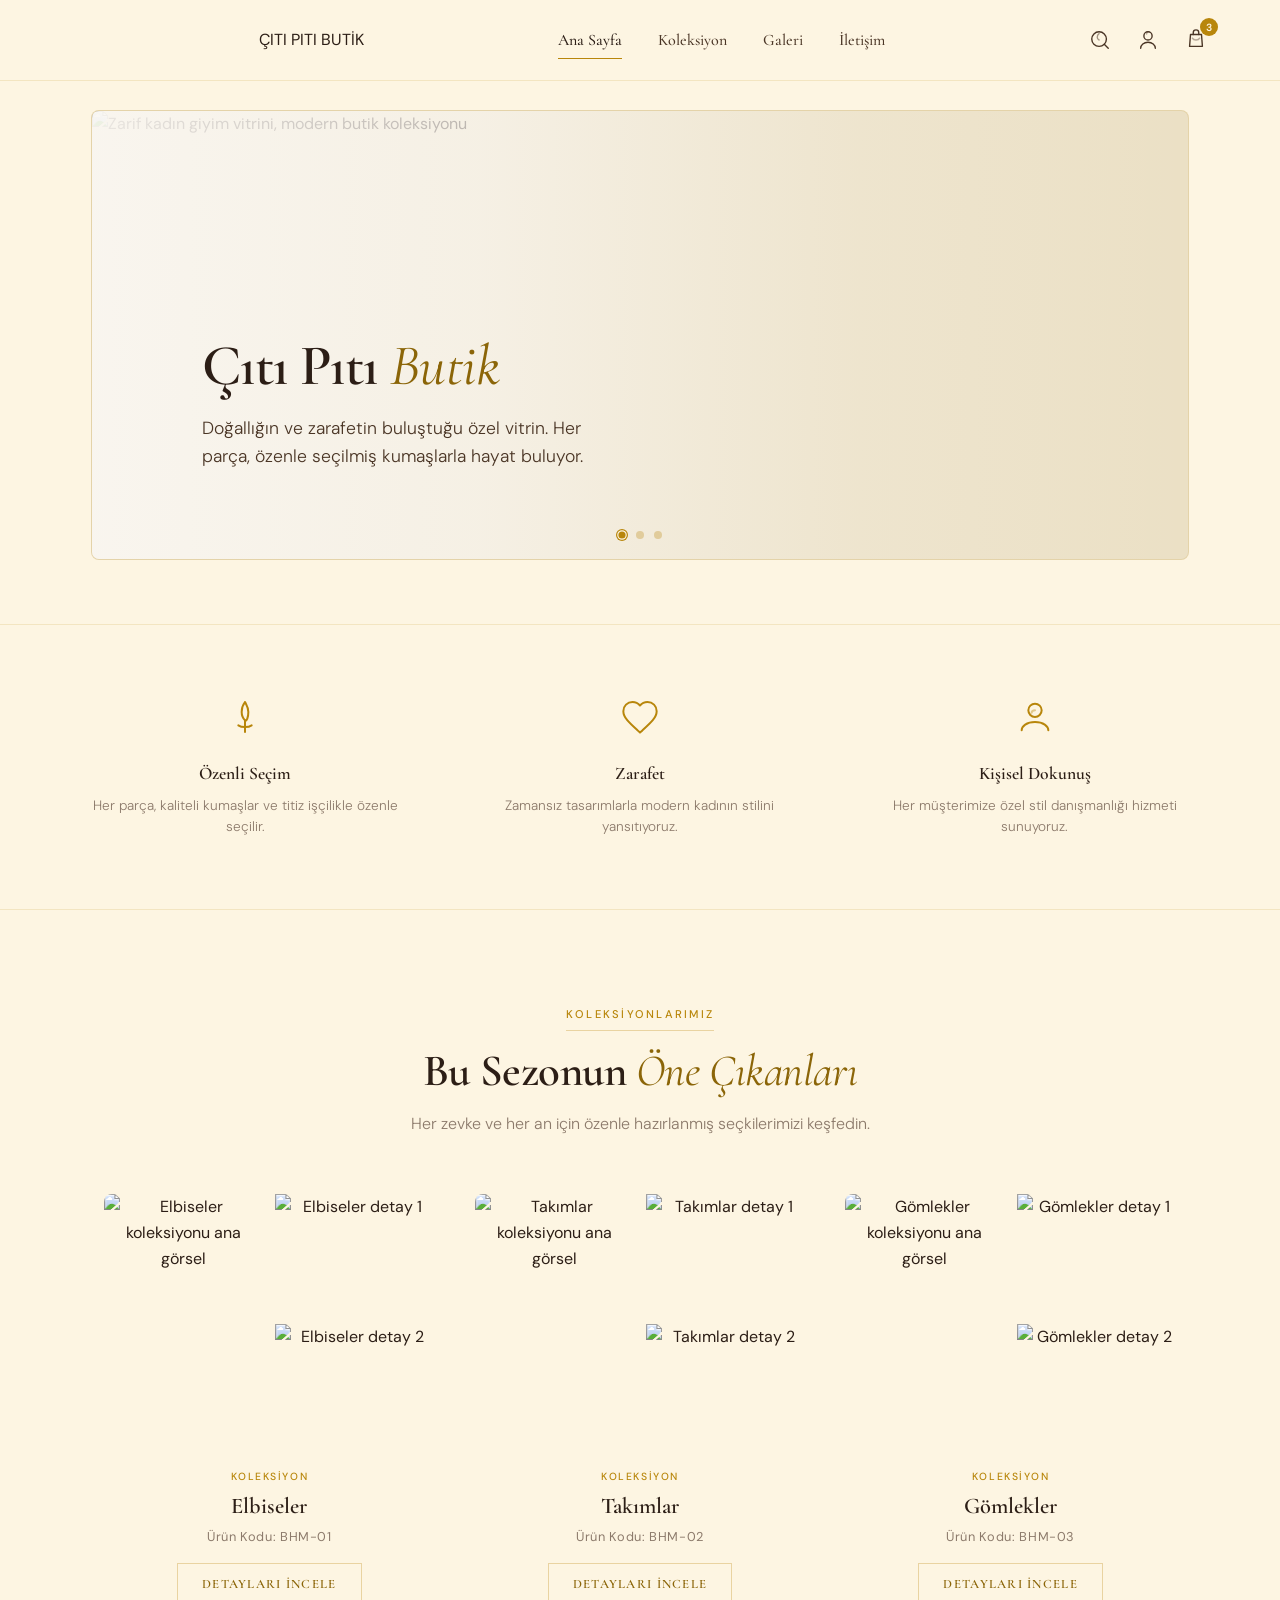
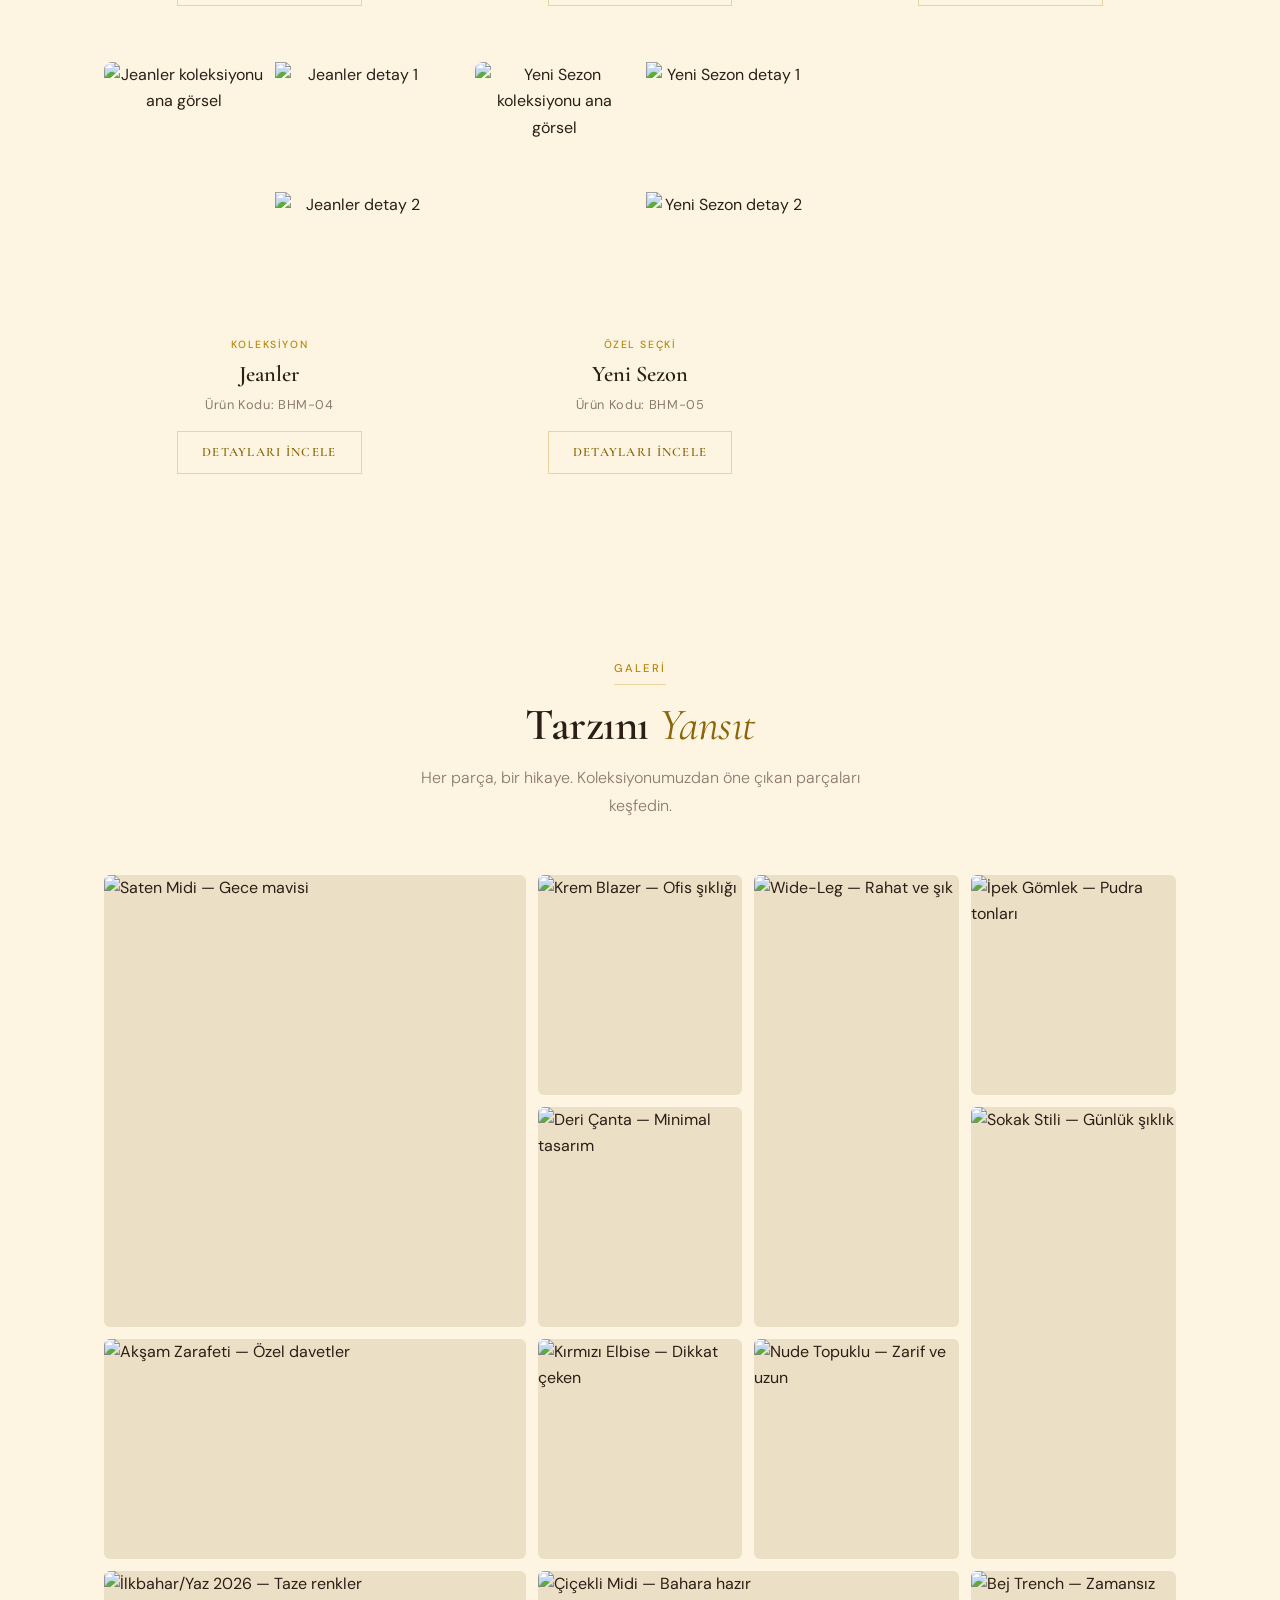
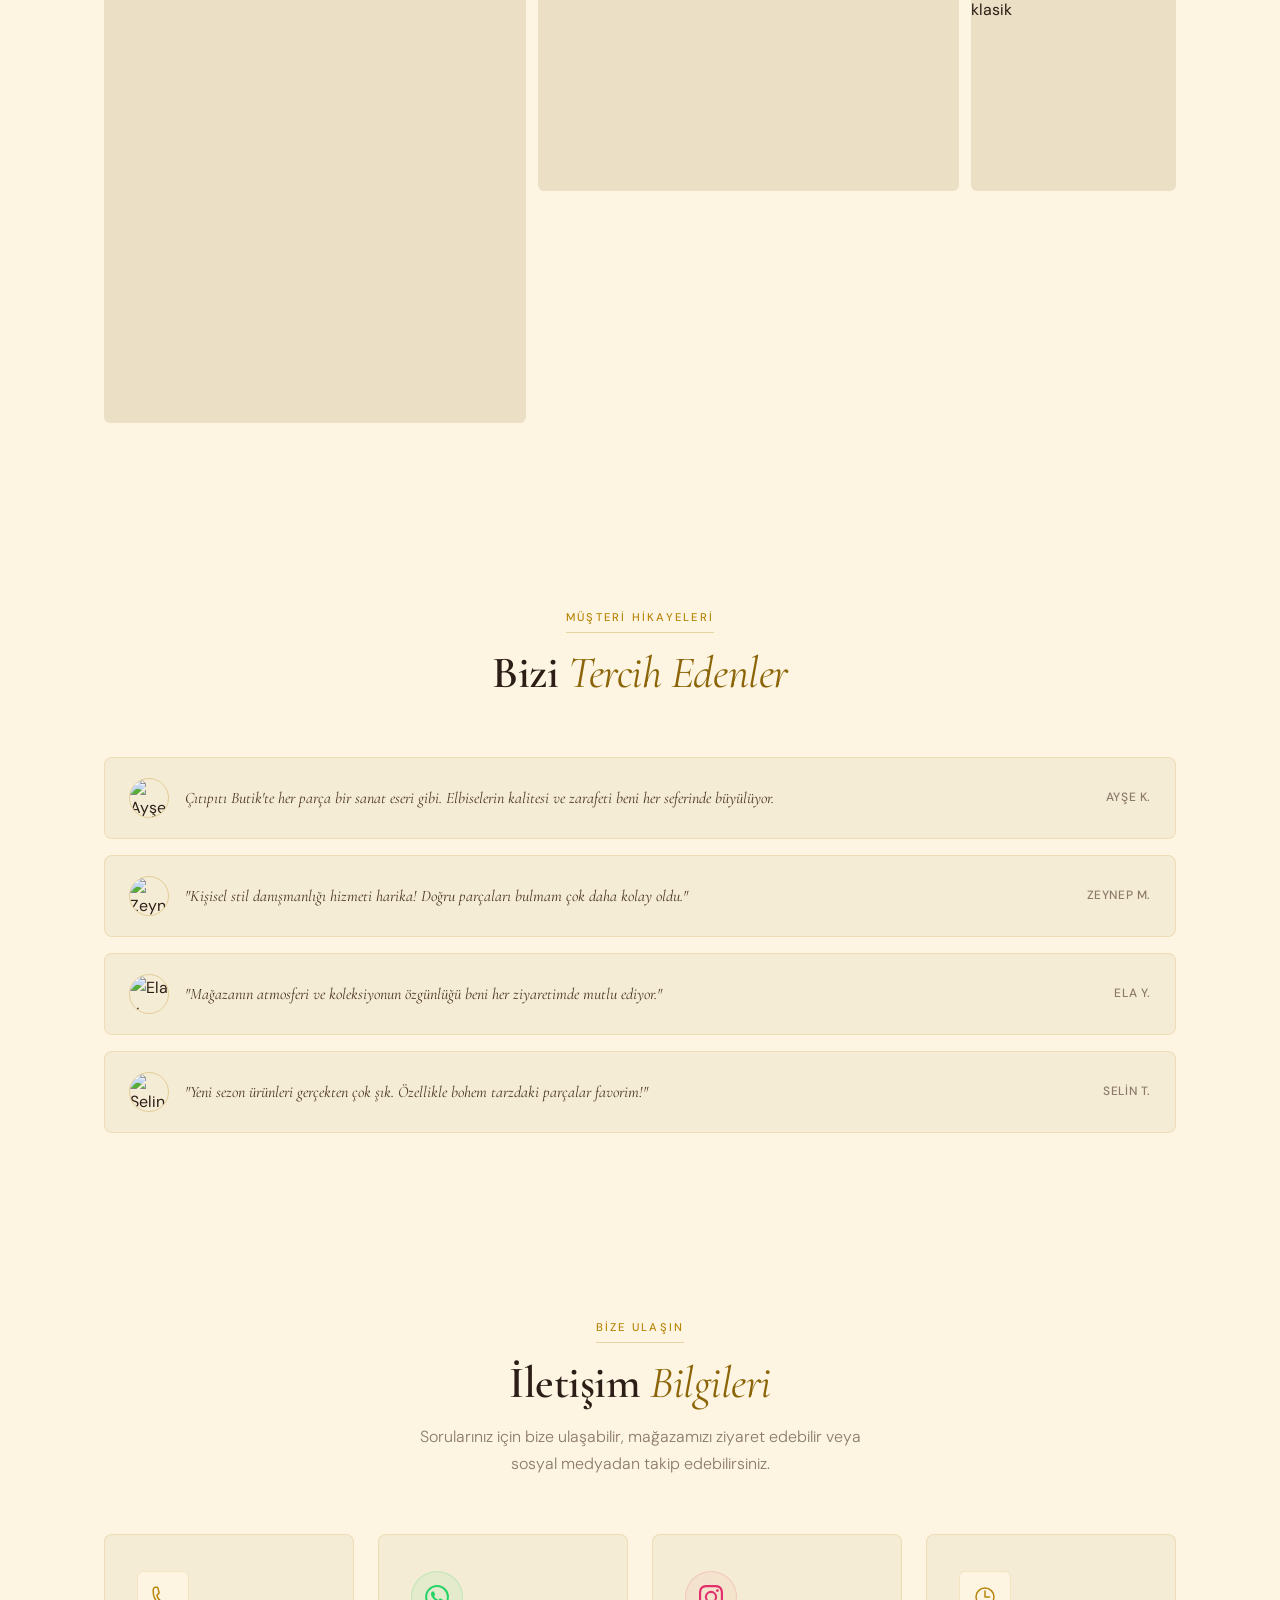
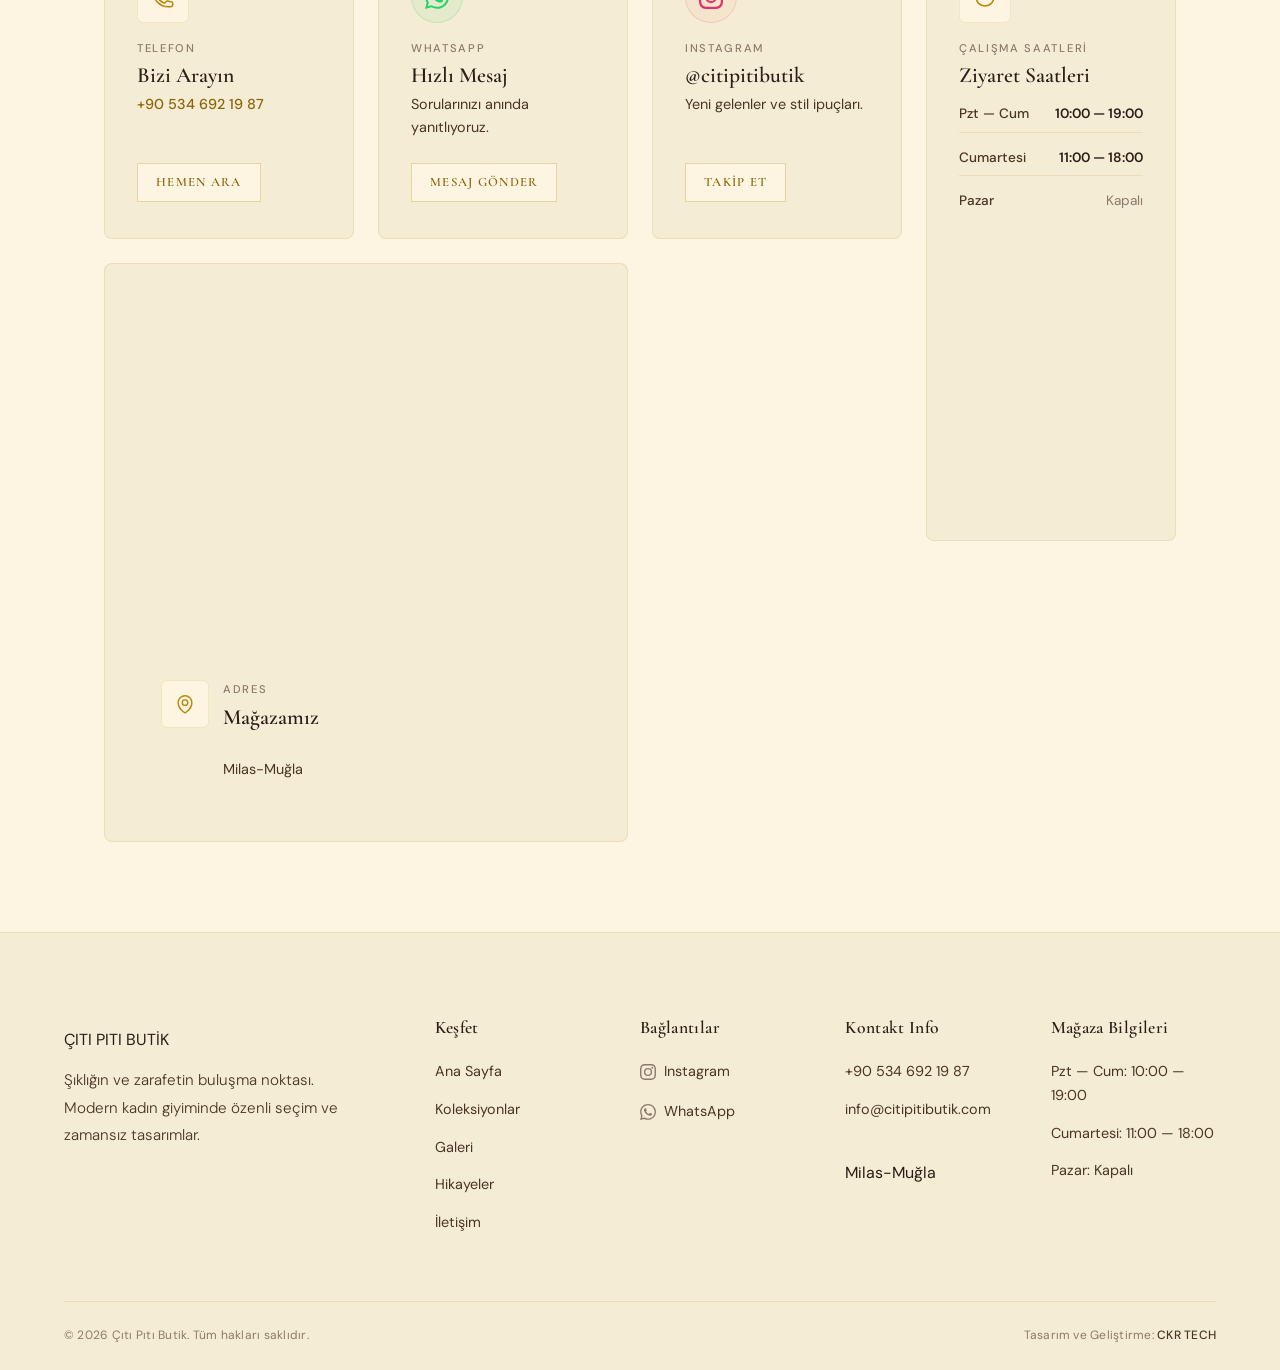
==== index.html @ 2aedf84c "Add files via upload" ====
<!DOCTYPE html>
<html lang="tr">
<head>
  <meta charset="UTF-8">
  <meta name="viewport" content="width=device-width, initial-scale=1.0, maximum-scale=5.0">
  <meta name="description" content="Çıtıpıtı Butik — Şıklığın ve zarafetin buluşma noktası. Modern kadın giyim vitrini. İstanbul, Şişli.">
  <meta name="theme-color" content="#FAF7F2">

  <meta property="og:title" content="Çıtıpıtı Butik | Şıklığın ve Zarafetin Buluşma Noktası">
  <meta property="og:description" content="Modern kadın giyim vitrini — Özel koleksiyonlar ve seçkin tasarımlar. İstanbul, Şişli.">
  <meta property="og:type" content="website">
  <meta property="og:url" content="https://citipitibutik.com">
  <meta property="og:image" content="https://citipitibutik.com/assets/og-image.jpg">
  <meta property="og:image:width" content="1200">
  <meta property="og:image:height" content="630">
  <meta property="og:locale" content="tr_TR">
  <meta property="og:site_name" content="Çıtıpıtı Butik">

  <meta name="twitter:card" content="summary_large_image">
  <meta name="twitter:site" content="@citipitibutik">
  <meta name="twitter:title" content="Çıtıpıtı Butik | Şıklığın ve Zarafetin Buluşma Noktası">
  <meta name="twitter:description" content="Modern kadın giyim vitrini — Özel koleksiyonlar ve seçkin tasarımlar.">
  <meta name="twitter:image" content="https://citipitibutik.com/assets/og-image.jpg">

  <link rel="canonical" href="https://citipitibutik.com">
  <title>Çıtıpıtı Butik | Şıklığın ve Zarafetin Buluşma Noktası</title>

  <link rel="preconnect" href="https://fonts.googleapis.com">
  <link rel="preconnect" href="https://fonts.gstatic.com" crossorigin>
  <link href="https://fonts.googleapis.com/css2?family=Cormorant+Garamond:ital,wght@0,400;0,500;0,600;0,700;1,400;1,500&family=DM+Sans:wght@300;400;500&display=swap" rel="stylesheet">

  <link rel="icon" href="data:image/svg+xml,%3Csvg xmlns='http://www.w3.org/2000/svg' viewBox='0 0 100 100'%3E%3Ctext y='.9em' font-size='90'%3E👗%3C/text%3E%3C/svg%3E">
  <link rel="stylesheet" href="style.css">

  <script type="application/ld+json">
  {
    "@context": "https://schema.org",
    "@type": "ClothingStore",
    "name": "Çıtıpıtı Butik",
    "description": "Şıklığın ve zarafetin buluşma noktası. Modern kadın giyim vitrini.",
    "url": "https://citipitibutik.com",
    "telephone": "+90-534-692-1987",
    "email": "info@citipitibutik.com",
    "address": {
      "@type": "PostalAddress",
      "streetAddress": "Milas-Muğla",
      "addressLocality": "Şişli",
      "addressRegion": "İstanbul",
      "postalCode": "34381",
      "addressCountry": "TR"
    },
    "geo": {
      "@type": "GeoCoordinates",
      "latitude": "41.0489",
      "longitude": "28.9876"
    },
    "openingHoursSpecification": [
      {
        "@type": "OpeningHoursSpecification",
        "dayOfWeek": ["Monday", "Tuesday", "Wednesday", "Thursday", "Friday"],
        "opens": "10:00",
        "closes": "19:00"
      },
      {
        "@type": "OpeningHoursSpecification",
        "dayOfWeek": "Saturday",
        "opens": "11:00",
        "closes": "18:00"
      }
    ],
    "sameAs": ["https://instagram.com/citipitibutik"],
    "priceRange": "$$",
    "image": "https://citipitibutik.com/assets/og-image.jpg",
    "currenciesAccepted": "TRY",
    "paymentAccepted": "Cash, Credit Card",
    "founder": { "@type": "Person", "name": "Çıtıpıtı Butik" }
  }
  </script>
<base target="_blank">
</head>
<body>

  <!-- HEADER -->
  <header class="header" id="header">
    <div class="header-inner">
      <a href="/" class="logo" aria-label="Çıtıpıtı Butik Ana Sayfaya Dön">
        <a href="/" class="logo">ÇITI PITI BUTİK</a>
      </a>
      <nav class="nav-desktop" aria-label="Ana navigasyon">
        <a href="#hero">Ana Sayfa</a>
        <a href="#collections">Koleksiyon</a>
        <a href="#gallery">Galeri</a>
        <a href="#contact">İletişim</a>
      </nav>
      <div class="header-icons">
        <button class="icon-btn" aria-label="Ara" type="button">
          <svg class="icon-organic" viewBox="0 0 24 24" fill="none" stroke="currentColor" stroke-width="1.5" aria-hidden="true">
            <path stroke-linecap="round" stroke-linejoin="round" d="M11 19a8 8 0 100-16 8 8 0 000 16z"/>
            <path stroke-linecap="round" stroke-linejoin="round" d="M21 21l-4.35-4.35"/>
            <path stroke-linecap="round" stroke-linejoin="round" d="M11 5c-1.5 1-2 2.5-2 4s.5 2.5 2 3" opacity="0.5"/>
          </svg>
        </button>
        <button class="icon-btn" aria-label="Hesabım" type="button">
          <svg class="icon-organic" viewBox="0 0 24 24" fill="none" stroke="currentColor" stroke-width="1.5" aria-hidden="true">
            <path stroke-linecap="round" stroke-linejoin="round" d="M12 12c2.5 0 4.5-2 4.5-4.5S14.5 3 12 3 7.5 5 7.5 7.5 9.5 12 12 12z"/>
            <path stroke-linecap="round" stroke-linejoin="round" d="M20 21c0-3.5-3.5-6.5-8-6.5S4 17.5 4 21"/>
            <path stroke-linecap="round" stroke-linejoin="round" d="M12 3c-1 .5-1.5 1.5-1.5 2.5" opacity="0.4"/>
          </svg>
        </button>
        <button class="icon-btn wishlist-btn" aria-label="İstek Listesi" type="button">
          <svg class="icon-organic" viewBox="0 0 24 24" fill="none" stroke="currentColor" stroke-width="1.5" aria-hidden="true">
            <path stroke-linecap="round" stroke-linejoin="round" d="M6 6h12l1 13H5L6 6z"/>
            <path stroke-linecap="round" stroke-linejoin="round" d="M9 6V4a3 3 0 016 0v2"/>
            <path stroke-linecap="round" stroke-linejoin="round" d="M8 10s1 2 4 2 4-2 4-2" opacity="0.4"/>
          </svg>
          <span class="wishlist-badge" aria-hidden="true">3</span>
        </button>
      </div>
      <button class="hamburger" id="hamburger" aria-label="Menüyü aç" aria-expanded="false" aria-controls="mobile-menu" type="button">
        <span aria-hidden="true"></span>
        <span aria-hidden="true"></span>
        <span aria-hidden="true"></span>
      </button>
    </div>
  </header>

  <div class="menu-overlay" id="menu-overlay" aria-hidden="true"></div>
  <nav class="mobile-menu" id="mobile-menu" aria-label="Mobil navigasyon" aria-hidden="true" tabindex="-1">
    <button class="mobile-menu-close" id="mobile-menu-close" aria-label="Menüyü kapat" type="button">
      <svg xmlns="http://www.w3.org/2000/svg" fill="none" viewBox="0 0 24 24" stroke="currentColor" stroke-width="2" width="20" height="20" aria-hidden="true">
        <path stroke-linecap="round" stroke-linejoin="round" d="M6 18L18 6M6 6l12 12" />
      </svg>
    </button>
    <a href="#hero" class="nav-item">Ana Sayfa</a>
    <a href="#collections" class="nav-item">Koleksiyon</a>
    <a href="#gallery" class="nav-item">Galeri</a>
    <a href="#contact" class="nav-item">İletişim</a>
  </nav>

  <!-- HERO — Compact Banner -->
  <section class="hero" id="hero" aria-labelledby="hero-heading">
    <div class="hero-banner" id="hero-banner">
      <div class="hero-slider" id="hero-slider">
        <div class="hero-slide active" data-index="0">
          <img src="https://images.unsplash.com/photo-1490481651871-ab68de25d43d?w=1200&q=80" alt="Zarif kadın giyim vitrini, modern butik koleksiyonu" loading="eager" width="1200" height="450">
        </div>
        <div class="hero-slide" data-index="1">
          <img src="https://images.unsplash.com/photo-1509631179647-0177331693ae?w=1200&q=80" alt="Rustik tarz kadın portre, butik stil" loading="lazy" width="1200" height="450">
        </div>
        <div class="hero-slide" data-index="2">
          <img src="https://images.unsplash.com/photo-1469334031218-e382a71b716b?w=1200&q=80" alt="Bohem stil detay, zarif aksesuar" loading="lazy" width="1200" height="450">
        </div>
      </div>
      <div class="hero-overlay" aria-hidden="true"></div>

      <div class="hero-content">
        
        <h1 id="hero-heading">Çıtı Pıtı <em>Butik</em></h1>
        <p class="hero-subtitle">Doğallığın ve zarafetin buluştuğu özel vitrin. Her parça, özenle seçilmiş kumaşlarla hayat buluyor.</p>
        <div class="hero-buttons">
          
        </div>
      </div>

      <div class="hero-dots" id="hero-dots" aria-label="Slider sayfaları">
        <button class="dot active" data-slide="0" aria-label="1. slayt" type="button"></button>
        <button class="dot" data-slide="1" aria-label="2. slayt" type="button"></button>
        <button class="dot" data-slide="2" aria-label="3. slayt" type="button"></button>
      </div>
    </div>
  </section>

  <!-- FEATURES -->
  <section class="features" id="features" aria-labelledby="features-heading">
    <h2 id="features-heading" class="sr-only">Neden Çıtıpıtı Butik?</h2>
    <div class="features-inner">
      <div class="feature-item">
        <svg class="feature-icon" viewBox="0 0 24 24" fill="none" stroke="currentColor" stroke-width="1.5" aria-hidden="true">
          <path stroke-linecap="round" stroke-linejoin="round" d="M12 3c-1.5 2-2 4-2 6s1 4 2 5 2-2 2-5-1-4-2-6z"/>
          <path stroke-linecap="round" stroke-linejoin="round" d="M12 14v7"/>
          <path stroke-linecap="round" stroke-linejoin="round" d="M8 17s1.5 1 4 1 4-1 4-1"/>
        </svg>
        <h3>Özenli Seçim</h3>
        <p>Her parça, kaliteli kumaşlar ve titiz işçilikle özenle seçilir.</p>
      </div>
      <div class="feature-item">
        <svg class="feature-icon" viewBox="0 0 24 24" fill="none" stroke="currentColor" stroke-width="1.5" aria-hidden="true">
          <path stroke-linecap="round" stroke-linejoin="round" d="M12 21.35l-1.45-1.32C5.4 15.36 2 12.28 2 8.5 2 5.42 4.42 3 7.5 3c1.74 0 3.41.81 4.5 2.09C13.09 3.81 14.76 3 16.5 3 19.58 3 22 5.42 22 8.5c0 3.78-3.4 6.86-8.55 11.54L12 21.35z"/>
        </svg>
        <h3>Zarafet</h3>
        <p>Zamansız tasarımlarla modern kadının stilini yansıtıyoruz.</p>
      </div>
      <div class="feature-item">
        <svg class="feature-icon" viewBox="0 0 24 24" fill="none" stroke="currentColor" stroke-width="1.5" aria-hidden="true">
          <path stroke-linecap="round" stroke-linejoin="round" d="M12 12c2.21 0 4-1.79 4-4s-1.79-4-4-4-4 1.79-4 4 1.79 4 4 4z"/>
          <path stroke-linecap="round" stroke-linejoin="round" d="M4 20c0-2.5 3-5 8-5s8 2.5 8 5"/>
          <path stroke-linecap="round" stroke-linejoin="round" d="M12 8c-1 0-2 .5-2 1.5" opacity="0.4"/>
        </svg>
        <h3>Kişisel Dokunuş</h3>
        <p>Her müşterimize özel stil danışmanlığı hizmeti sunuyoruz.</p>
      </div>
    </div>
  </section>

  <!-- COLLECTIONS -->
  <section class="collections-section" id="collections" aria-labelledby="collections-heading">
    <div class="section-header">
      <span class="section-label">Koleksiyonlarımız</span>
      <h2 id="collections-heading">Bu Sezonun <em>Öne Çıkanları</em></h2>
      <p>Her zevke ve her an için özenle hazırlanmış seçkilerimizi keşfedin.</p>
    </div>
    <div class="collections-grid" id="collections-grid" aria-live="polite" aria-label="Koleksiyon kartları"></div>
    <noscript>
      <p class="noscript-notice">Bu bölümü görmek için JavaScript'i etkinleştirin veya mağazamızı ziyaret edin.</p>
    </noscript>
  </section>

  <!-- GALLERY -->
  <section class="gallery-section" id="gallery" aria-labelledby="gallery-heading">
    <div class="section-header">
      <span class="section-label">Galeri</span>
      <h2 id="gallery-heading">Tarzını <em>Yansıt</em></h2>
      <p>Her parça, bir hikaye. Koleksiyonumuzdan öne çıkan parçaları keşfedin.</p>
    </div>
    <div class="gallery-grid" id="gallery-grid" aria-label="Galeri görsel listesi"></div>
  </section>

  <!-- TESTIMONIALS -->
  <section class="testimonials-section" id="testimonials" aria-labelledby="testimonials-heading">
    <div class="section-header">
      <span class="section-label">Müşteri Hikayeleri</span>
      <h2 id="testimonials-heading">Bizi <em>Tercih Edenler</em></h2>
    </div>
    <div class="testimonials-list" id="testimonials-list" aria-label="Müşteri yorumları"></div>
  </section>

  <!-- LIGHTBOX -->
  <div class="lightbox" id="lightbox" role="dialog" aria-modal="true" aria-labelledby="lightbox-title" aria-hidden="true" tabindex="-1">
    <span class="lightbox-counter" id="lightbox-counter" aria-live="polite" aria-atomic="true">1 / 12</span>
    <button class="lightbox-close" id="lightbox-close" aria-label="Görseli kapat" type="button">
      <svg xmlns="http://www.w3.org/2000/svg" fill="none" viewBox="0 0 24 24" stroke="currentColor" stroke-width="2" width="20" height="20" aria-hidden="true">
        <path stroke-linecap="round" stroke-linejoin="round" d="M6 18L18 6M6 6l12 12" />
      </svg>
    </button>
    <button class="lightbox-nav prev" id="lightbox-prev" aria-label="Önceki görsel" type="button">
      <svg xmlns="http://www.w3.org/2000/svg" fill="none" viewBox="0 0 24 24" stroke="currentColor" stroke-width="2" aria-hidden="true">
        <path stroke-linecap="round" stroke-linejoin="round" d="M15.75 19.5L8.25 12l7.5-7.5" />
      </svg>
    </button>
    <div class="lightbox-inner">
      <div class="lightbox-img-wrap">
        <img src="" alt="" id="lightbox-img" loading="eager" decoding="async">
      </div>
      <div class="lightbox-info" id="lightbox-info">
        <h3 id="lightbox-title"></h3>
        <p></p>
      </div>
    </div>
    <button class="lightbox-nav next" id="lightbox-next" aria-label="Sonraki görsel" type="button">
      <svg xmlns="http://www.w3.org/2000/svg" fill="none" viewBox="0 0 24 24" stroke="currentColor" stroke-width="2" aria-hidden="true">
        <path stroke-linecap="round" stroke-linejoin="round" d="M8.25 4.5l7.5 7.5-7.5 7.5" />
      </svg>
    </button>
  </div>

  <!-- CONTACT -->
  <section class="contact-section" id="contact" aria-labelledby="contact-heading">
    <div class="section-header">
      <span class="section-label">Bize Ulaşın</span>
      <h2 id="contact-heading">İletişim <em>Bilgileri</em></h2>
      <p>Sorularınız için bize ulaşabilir, mağazamızı ziyaret edebilir veya sosyal medyadan takip edebilirsiniz.</p>
    </div>
    <div class="contact-grid">
      <div class="contact-card">
        <div class="cc-icon-wrap">
          <svg class="cc-icon" viewBox="0 0 24 24" fill="none" stroke="currentColor" stroke-width="1.5" aria-hidden="true">
            <path stroke-linecap="round" stroke-linejoin="round" d="M2.25 6.75c0 8.284 6.716 15 15 15h2.25a2.25 2.25 0 002.25-2.25v-1.372c0-.516-.351-.966-.852-1.091l-4.423-1.106c-.44-.11-.902.055-1.173.417l-.97 1.293c-.282.376-.769.542-1.21.38a12.035 12.035 0 01-7.143-7.143c-.162-.441.004-.928.38-1.21l1.293-.97c.363-.271.527-.734.417-1.173L6.963 3.102a1.125 1.125 0 00-1.091-.852H4.5A2.25 2.25 0 002.25 4.5v2.25z" />
          </svg>
        </div>
        <div class="cc-content">
          <span class="cc-label">Telefon</span>
          <h3 class="cc-title">Bizi Arayın</h3>
          <p class="cc-detail"><a href="tel:+905346921987">+90 534 692 19 87</a></p>
        </div>
        <div class="cc-action">
          <a href="tel:+905346921987" class="cc-btn">Hemen Ara</a>
        </div>
      </div>

      <a href="https://wa.me/905346921987" target="_blank" rel="noopener noreferrer" class="contact-card social whatsapp" aria-label="WhatsApp üzerinden mesaj gönderin">
        <div class="cc-icon-wrap">
          <svg class="cc-icon" viewBox="0 0 24 24" fill="currentColor" aria-hidden="true">
            <path d="M17.472 14.382c-.297-.149-1.758-.867-2.03-.967-.273-.099-.471-.148-.67.15-.197.297-.767.966-.94 1.164-.173.199-.347.223-.644.075-.297-.15-1.255-.463-2.39-1.475-.883-.788-1.48-1.761-1.653-2.059-.173-.297-.018-.458.13-.606.134-.133.298-.347.446-.52.149-.174.198-.298.298-.497.099-.198.05-.371-.025-.52-.075-.149-.669-1.612-.916-2.207-.242-.579-.487-.5-.669-.51-.173-.008-.371-.01-.57-.01-.198 0-.52.074-.792.372-.272.297-1.04 1.016-1.04 2.479 0 1.462 1.065 2.875 1.213 3.074.149.198 2.096 3.2 5.077 4.487.709.306 1.262.489 1.694.625.712.227 1.36.195 1.871.118.571-.085 1.758-.719 2.006-1.413.248-.694.248-1.289.173-1.413-.074-.124-.272-.198-.57-.347m-5.421 7.403h-.004a9.87 9.87 0 01-5.031-1.378l-.361-.214-3.741.982.998-3.648-.235-.374a9.86 9.86 0 01-1.51-5.26c.001-5.45 4.436-9.884 9.888-9.884 2.64 0 5.122 1.03 6.988 2.898a9.825 9.825 0 012.893 6.994c-.003 5.45-4.437 9.884-9.885 9.884m8.413-18.297A11.815 11.815 0 0012.05 0C5.495 0 .16 5.335.157 11.892c0 2.096.547 4.142 1.588 5.945L.057 24l6.305-1.654a11.882 11.882 0 005.683 1.448h.005c6.554 0 11.89-5.335 11.893-11.893a11.821 11.821 0 00-3.48-8.413z"/>
          </svg>
        </div>
        <div class="cc-content">
          <span class="cc-label">WhatsApp</span>
          <h3 class="cc-title">Hızlı Mesaj</h3>
          <p class="cc-detail">Sorularınızı anında yanıtlıyoruz.</p>
        </div>
        <div class="cc-action">
          <span class="cc-btn">Mesaj Gönder</span>
        </div>
      </a>

      <a href="https://instagram.com/citipitibutik" target="_blank" rel="noopener noreferrer" class="contact-card social instagram" aria-label="Instagram'da @citipitibutik sayfasını takip edin">
        <div class="cc-icon-wrap">
          <svg class="cc-icon" viewBox="0 0 24 24" fill="currentColor" aria-hidden="true">
            <path d="M12 2.163c3.204 0 3.584.012 4.85.07 3.252.148 4.771 1.691 4.919 4.919.058 1.265.069 1.645.069 4.849 0 3.205-.012 3.584-.069 4.849-.149 3.225-1.664 4.771-4.919 4.919-1.266.058-1.644.07-4.85.07-3.204 0-3.584-.012-4.849-.07-3.26-.149-4.771-1.699-4.919-4.92-.058-1.265-.07-1.644-.07-4.849 0-3.204.013-3.583.07-4.849.149-3.227 1.664-4.771 4.919-4.919 1.266-.057 1.645-.069 4.849-.069zM12 0C8.741 0 8.333.014 7.053.072 2.695.272.273 2.69.073 7.052.014 8.333 0 8.741 0 12c0 3.259.014 3.668.072 4.948.2 4.358 2.618 6.78 6.98 6.98C8.333 23.986 8.741 24 12 24c3.259 0 3.668-.014 4.948-.072 4.354-.2 6.782-2.618 6.979-6.98.059-1.28.073-1.689.073-4.948 0-3.259-.014-3.667-.072-4.947-.196-4.354-2.617-6.78-6.979-6.98C15.668.014 15.259 0 12 0zm0 5.838a6.162 6.162 0 100 12.324 6.162 6.162 0 000-12.324zM12 16a4 4 0 110-8 4 4 0 010 8zm6.406-11.845a1.44 1.44 0 100 2.881 1.44 1.44 0 000-2.881z"/>
          </svg>
        </div>
        <div class="cc-content">
          <span class="cc-label">Instagram</span>
          <h3 class="cc-title">@citipitibutik</h3>
          <p class="cc-detail">Yeni gelenler ve stil ipuçları.</p>
        </div>
        <div class="cc-action">
          <span class="cc-btn">Takip Et</span>
        </div>
      </a>

      <div class="contact-card hours-card">
        <div class="cc-icon-wrap">
          <svg class="cc-icon" viewBox="0 0 24 24" fill="none" stroke="currentColor" stroke-width="1.5" aria-hidden="true">
            <path stroke-linecap="round" stroke-linejoin="round" d="M12 6v6h4.5m4.5 0a9 9 0 11-18 0 9 9 0 0118 0z" />
          </svg>
        </div>
        <div class="cc-content">
          <span class="cc-label">Çalışma Saatleri</span>
          <h3 class="cc-title">Ziyaret Saatleri</h3>
          <ul class="hours-list" aria-label="Mağaza çalışma saatleri">
            <li><span class="day">Pzt — Cum</span><span class="time">10:00 — 19:00</span></li>
            <li><span class="day">Cumartesi</span><span class="time">11:00 — 18:00</span></li>
            <li><span class="day">Pazar</span><span class="time closed">Kapalı</span></li>
          </ul>
        </div>
      </div>

      <div class="contact-card map-card">
        <iframe src="https://www.google.com/maps/embed?pb=!1m18!1m12!1m3!1d3008.1234567890123!2d28.9876!3d41.0489!2m3!1f0!2f0!3f0!3m2!1i1024!2i768!4f13.1!3m3!1m2!1s0x0%3A0x0!2zNDHCsDAyJzU2LjAiTiAyOMKwNTknMTUuNCJF!5e0!3m2!1str!2str!4v1234567890123!5m2!1str!2str" width="100%" height="100%" style="border:0;" allowfullscreen="" loading="lazy" referrerpolicy="no-referrer-when-downgrade" title="Çıtıpıtı Butik mağaza konumu haritası"></iframe>
        <div class="map-info">
          <div class="cc-icon-wrap" style="width:48px;height:48px;flex-shrink:0;">
            <svg class="cc-icon" style="width:22px;height:22px;" viewBox="0 0 24 24" fill="none" stroke="currentColor" stroke-width="1.5" aria-hidden="true">
              <path stroke-linecap="round" stroke-linejoin="round" d="M15 10.5a3 3 0 11-6 0 3 3 0 016 0z" />
              <path stroke-linecap="round" stroke-linejoin="round" d="M19.5 10.5c0 7.142-7.5 11.25-7.5 11.25S4.5 17.642 4.5 10.5a7.5 7.5 0 1115 0z" />
            </svg>
          </div>
          <div class="cc-content">
            <span class="cc-label">Adres</span>
            <h3 class="cc-title">Mağazamız</h3>
            <address class="cc-detail" style="font-style:normal;">
            <br>Milas-Muğla
            </address>
          </div>
        </div>
      </div>
    </div>
  </section>

  <!-- FOOTER -->
  <footer class="footer" id="footer" role="contentinfo">
    <div class="footer-main">
      <div class="footer-brand">
        <a href="/" class="footer-logo" aria-label="Çıtıpıtı Butik Ana Sayfaya Dön">
          <a href="/" class="logo">ÇITI PITI BUTİK</a>
        </a>
        <p class="footer-desc">Şıklığın ve zarafetin buluşma noktası. Modern kadın giyiminde özenli seçim ve zamansız tasarımlar.</p>
      </div>
      <nav class="footer-nav" aria-label="Footer hızlı erişim">
        <h3 class="footer-nav-title">Keşfet</h3>
        <ul>
          <li><a href="#hero">Ana Sayfa</a></li>
          <li><a href="#collections">Koleksiyonlar</a></li>
          <li><a href="#gallery">Galeri</a></li>
          <li><a href="#testimonials">Hikayeler</a></li>
          <li><a href="#contact">İletişim</a></li>
        </ul>
      </nav>
      <div class="footer-social" aria-label="Sosyal medya bağlantıları">
        <h3 class="footer-nav-title">Bağlantılar</h3>
        <ul>
          <li>
            <a href="https://instagram.com/citipitibutik" target="_blank" rel="noopener noreferrer" aria-label="Instagram'da Çıtıpıtı Butik">
              <svg viewBox="0 0 24 24" fill="currentColor" aria-hidden="true"><path d="M12 2.163c3.204 0 3.584.012 4.85.07 3.252.148 4.771 1.691 4.919 4.919.058 1.265.069 1.645.069 4.849 0 3.205-.012 3.584-.069 4.849-.149 3.225-1.664 4.771-4.919 4.919-1.266.058-1.644.07-4.85.07-3.204 0-3.584-.012-4.849-.07-3.26-.149-4.771-1.699-4.919-4.92-.058-1.265-.07-1.644-.07-4.849 0-3.204.013-3.583.07-4.849.149-3.227 1.664-4.771 4.919-4.919 1.266-.057 1.645-.069 4.849-.069zM12 0C8.741 0 8.333.014 7.053.072 2.695.272.273 2.69.073 7.052.014 8.333 0 8.741 0 12c0 3.259.014 3.668.072 4.948.2 4.358 2.618 6.78 6.98 6.98C8.333 23.986 8.741 24 12 24c3.259 0 3.668-.014 4.948-.072 4.354-.2 6.782-2.618 6.979-6.98.059-1.28.073-1.689.073-4.948 0-3.259-.014-3.667-.072-4.947-.196-4.354-2.617-6.78-6.979-6.98C15.668.014 15.259 0 12 0zm0 5.838a6.162 6.162 0 100 12.324 6.162 6.162 0 000-12.324zM12 16a4 4 0 110-8 4 4 0 010 8zm6.406-11.845a1.44 1.44 0 100 2.881 1.44 1.44 0 000-2.881z"/></svg>
              <span>Instagram</span>
            </a>
          </li>
          <li>
            <a href="https://wa.me/905346921987" target="_blank" rel="noopener noreferrer" aria-label="WhatsApp üzerinden iletişime geçin">
              <svg viewBox="0 0 24 24" fill="currentColor" aria-hidden="true"><path d="M17.472 14.382c-.297-.149-1.758-.867-2.03-.967-.273-.099-.471-.148-.67.15-.197.297-.767.966-.94 1.164-.173.199-.347.223-.644.075-.297-.15-1.255-.463-2.39-1.475-.883-.788-1.48-1.761-1.653-2.059-.173-.297-.018-.458.13-.606.134-.133.298-.347.446-.52.149-.174.198-.298.298-.497.099-.198.05-.371-.025-.52-.075-.149-.669-1.612-.916-2.207-.242-.579-.487-.5-.669-.51-.173-.008-.371-.01-.57-.01-.198 0-.52.074-.792.372-.272.297-1.04 1.016-1.04 2.479 0 1.462 1.065 2.875 1.213 3.074.149.198 2.096 3.2 5.077 4.487.709.306 1.262.489 1.694.625.712.227 1.36.195 1.871.118.571-.085 1.758-.719 2.006-1.413.248-.694.248-1.289.173-1.413-.074-.124-.272-.198-.57-.347m-5.421 7.403h-.004a9.87 9.87 0 01-5.031-1.378l-.361-.214-3.741.982.998-3.648-.235-.374a9.86 9.86 0 01-1.51-5.26c.001-5.45 4.436-9.884 9.888-9.884 2.64 0 5.122 1.03 6.988 2.898a9.825 9.825 0 012.893 6.994c-.003 5.45-4.437 9.884-9.885 9.884m8.413-18.297A11.815 11.815 0 0012.05 0C5.495 0 .16 5.335.157 11.892c0 2.096.547 4.142 1.588 5.945L.057 24l6.305-1.654a11.882 11.882 0 005.683 1.448h.005c6.554 0 11.89-5.335 11.893-11.893a11.821 11.821 0 00-3.48-8.413z"/></svg>
              <span>WhatsApp</span>
            </a>
          </li>
        </ul>
      </div>
      <div class="footer-contact-info">
        <h3 class="footer-nav-title">Kontakt Info</h3>
        <ul>
          <li><a href="tel:+905346921987">+90 534 692 19 87</a></li>
          <li><a href="mailto:info@citipitibutik.com">info@citipitibutik.com</a></li>
          <li><br>Milas-Muğla</li>
        </ul>
      </div>
      <div class="footer-store-info">
        <h3 class="footer-nav-title">Mağaza Bilgileri</h3>
        <ul>
          <li>Pzt — Cum: 10:00 — 19:00</li>
          <li>Cumartesi: 11:00 — 18:00</li>
          <li>Pazar: Kapalı</li>
        </ul>
      </div>
    </div>
    <div class="footer-bottom">
      <p>© <span id="footer-year">2026</span> Çıtı Pıtı Butik. Tüm hakları saklıdır.</p>
      <p class="footer-credit">Tasarım ve Geliştirme: <a href="#" target="_blank" rel="noopener noreferrer">CKR TECH</a></p>
    </div>
  </footer>

  <script src="script.js" defer></script>
</body>
</html>
---- style.css ----
/* ============================================
   ÇITIPITI BUTIK — BOHEM / RUSTIK REDESIGN
   Version: 4.0.0 | Vitrin / Katalog
   ============================================ */

/* ============================================
   1. DESIGN TOKENS
   ============================================ */
:root {
  /* Paper / Earth Palette */
  --paper: #FDF5E2;
  --paper-warm: #F5ECD5;
  --paper-dark: #EBE0C5;
  --ink: #2C1E16;
  --ink-soft: #4A3525;
  --ink-muted: #8C7A6B;
  --accent: #B8860B;
  --accent-light: #DAA520;
  --accent-dark: #8B6508;
  --border-warm: rgba(184, 134, 11, 0.3);
  --border-light: rgba(184, 134, 11, 0.15);

  /* Typography */
  --font-serif: 'Cormorant Garamond', Georgia, 'Times New Roman', serif;
  --font-sans: 'DM Sans', -apple-system, BlinkMacSystemFont, sans-serif;

  /* Transitions */
  --ease-smooth: cubic-bezier(0.4, 0, 0.2, 1);
  --transition: 0.35s var(--ease-smooth);
  --transition-slow: 0.6s var(--ease-smooth);

  /* Spacing */
  --radius: 8px;
  --radius-sm: 6px;
  --section-pad: 72px 5%;
  --section-pad-lg: 90px 5%;
  --container-max: 1200px;
}

/* ============================================
   2. RESET & BASE
   ============================================ */
*, *::before, *::after {
  margin: 0;
  padding: 0;
  box-sizing: border-box;
}

html {
  font-size: 16px;
  -webkit-text-size-adjust: 100%;
  overflow-x: hidden;
  scroll-behavior: smooth;
  scroll-padding-top: 80px;
}

body {
  font-family: var(--font-sans);
  color: var(--ink);
  background: var(--paper);
  line-height: 1.65;
  -webkit-font-smoothing: antialiased;
  -moz-osx-font-smoothing: grayscale;
}

img {
  max-width: 100%;
  height: auto;
  display: block;
}

a {
  color: inherit;
  text-decoration: none;
}

button {
  font-family: inherit;
  cursor: pointer;
  border: none;
  background: none;
  -webkit-tap-highlight-color: transparent;
}

ul { list-style: none; }
address { font-style: normal; }

:focus-visible {
  outline: 2px solid var(--accent);
  outline-offset: 3px;
  border-radius: 4px;
}

/* ============================================
   UTILITY
   ============================================ */
.sr-only {
  position: absolute;
  width: 1px;
  height: 1px;
  padding: 0;
  margin: -1px;
  overflow: hidden;
  clip: rect(0, 0, 0, 0);
  white-space: nowrap;
  border: 0;
}

.noscript-notice {
  text-align: center;
  color: var(--ink-muted);
  padding: 40px 20px;
  font-size: 0.95rem;
}

/* ============================================
   3. ANIMATION SYSTEM (Subtle)
   ============================================ */
.anim {
  opacity: 0;
  transform: translateY(24px);
  transition: opacity 0.7s var(--ease-smooth), transform 0.7s var(--ease-smooth);
}
.anim.animated {
  opacity: 1;
  transform: translateY(0);
}

.delay-1 { transition-delay: 0.1s; }
.delay-2 { transition-delay: 0.2s; }
.delay-3 { transition-delay: 0.3s; }
.delay-4 { transition-delay: 0.4s; }
.delay-5 { transition-delay: 0.5s; }

@keyframes fadeInUp {
  from { opacity: 0; transform: translateY(24px); }
  to   { opacity: 1; transform: translateY(0); }
}

@keyframes heroZoom {
  0%   { transform: scale(1); }
  100% { transform: scale(1.06); }
}

/* ============================================
   4. HEADER / NAVBAR
   ============================================ */
.header {
  position: fixed;
  top: 0;
  left: 0;
  right: 0;
  z-index: 100;
  padding: 0 5%;
  background: var(--paper);
  border-bottom: 1px solid var(--border-light);
  transition: transform 0.4s var(--ease-smooth);
}

.header.hidden { transform: translateY(-100%); }

.header-inner {
  display: flex;
  align-items: center;
  justify-content: space-between;
  height: 72px;
  max-width: var(--container-max);
  margin: 0 auto;
}

.logo {
  display: flex;
  align-items: center;
  z-index: 102;
}

.logo-img {
  width: auto;
  height: 55px;
  max-width: 200px;
  object-fit: contain;
  transition: opacity 0.3s var(--ease-smooth), transform 0.3s var(--ease-smooth);
}
.logo:hover .logo-img {
  opacity: 0.85;
  transform: scale(1.02); /* Üzerine gelince çok hafif, zarifçe büyüsün */
}
.logo-img-footer {
  width: auto;
  height: 70px;          /* Footer'da logo bir tık daha büyük durabilir */
  max-width: 250px;
  object-fit: contain;
  filter: grayscale(100%) brightness(30%) sepia(100%) hue-rotate(30deg) saturate(300%) contrast(0.8); 
  /* (İsteğe bağlı): Eğer logon renkliyse ve footer'da tek renk/kahve tonunda durmasını istersen bu CSS filtresini kullanabilirsin. Renkli kalsın dersen 'filter' satırını silebilirsin. */
}

/* Desktop Nav */
.nav-desktop { display: none; }
.nav-desktop a {
  font-family: var(--font-serif);
  font-size: 1rem;
  font-weight: 500;
  color: var(--ink-soft);
  padding: 6px 0;
  position: relative;
  transition: color 0.3s var(--ease-smooth);
}
.nav-desktop a::after {
  content: '';
  position: absolute;
  bottom: 0;
  left: 50%;
  width: 0;
  height: 1px;
  background: var(--accent);
  transition: width 0.4s var(--ease-smooth), left 0.4s var(--ease-smooth);
}
.nav-desktop a:hover { color: var(--ink); }
.nav-desktop a:hover::after { width: 100%; left: 0; }
.nav-desktop a.active { color: var(--ink); }
.nav-desktop a.active::after { width: 100%; left: 0; }

/* Header Icons */
.header-icons {
  display: none;
  align-items: center;
  gap: 8px;
}

.icon-btn {
  width: 40px;
  height: 40px;
  display: grid;
  place-items: center;
  border-radius: 50%;
  color: var(--ink-soft);
  transition: background 0.3s var(--ease-smooth), color 0.3s var(--ease-smooth);
  position: relative;
}
.icon-btn:hover {
  background: var(--paper-dark);
  color: var(--ink);
}

.icon-organic {
  width: 22px;
  height: 22px;
}

.wishlist-btn { position: relative; }
.wishlist-badge {
  position: absolute;
  top: -2px;
  right: -2px;
  width: 18px;
  height: 18px;
  background: var(--accent);
  color: var(--paper);
  font-size: 0.65rem;
  font-weight: 600;
  border-radius: 50%;
  display: grid;
  place-items: center;
  font-family: var(--font-sans);
}

/* Hamburger */
.hamburger {
  display: flex;
  flex-direction: column;
  justify-content: center;
  align-items: center;
  gap: 5px;
  width: 44px;
  height: 44px;
  z-index: 102;
  position: relative;
  border-radius: 50%;
  transition: background 0.3s var(--ease-smooth);
}
.hamburger:hover { background: var(--paper-dark); }
.hamburger span {
  display: block;
  width: 20px;
  height: 1.5px;
  background: var(--ink);
  border-radius: 1px;
  transition: transform 0.35s var(--ease-smooth), opacity 0.25s var(--ease-smooth);
  transform-origin: center;
}
.hamburger.active span:nth-child(1) { transform: translateY(6.5px) rotate(45deg); }
.hamburger.active span:nth-child(2) { opacity: 0; }
.hamburger.active span:nth-child(3) { transform: translateY(-6.5px) rotate(-45deg); }

/* Mobile Menu Panel */
.mobile-menu {
  position: fixed;
  top: 0;
  right: -100%;
  width: min(80%, 320px);
  height: 100vh;
  height: 100dvh;
  background: var(--paper);
  z-index: 101;
  padding: 80px 32px 40px;
  transition: right 0.45s var(--ease-smooth);
  border-left: 1px solid var(--border-light);
  overflow-y: auto;
  overscroll-behavior: contain;
}
.mobile-menu.active { right: 0; }

.mobile-menu-close {
  position: absolute;
  top: 18px;
  right: 18px;
  width: 36px;
  height: 36px;
  border-radius: 50%;
  background: var(--paper-dark);
  display: grid;
  place-items: center;
  color: var(--ink);
  transition: background 0.3s var(--ease-smooth), transform 0.3s var(--ease-smooth);
}
.mobile-menu-close:hover {
  background: var(--border-warm);
  transform: rotate(90deg);
}

.mobile-menu a {
  display: block;
  padding: 16px 0;
  font-family: var(--font-serif);
  font-size: 1.25rem;
  font-weight: 500;
  color: var(--ink);
  border-bottom: 1px solid var(--border-light);
  transition: color 0.3s var(--ease-smooth), padding-left 0.3s var(--ease-smooth);
  opacity: 0;
  transform: translateX(20px);
}
.mobile-menu.active a {
  opacity: 1;
  transform: translateX(0);
}
.mobile-menu.active a:nth-child(2) { transition-delay: 0.12s; }
.mobile-menu.active a:nth-child(3) { transition-delay: 0.2s; }
.mobile-menu.active a:nth-child(4) { transition-delay: 0.28s; }
.mobile-menu.active a:nth-child(5) { transition-delay: 0.36s; }
.mobile-menu a:hover {
  color: var(--accent);
  padding-left: 10px;
}

.menu-overlay {
  position: fixed;
  inset: 0;
  background: rgba(61, 50, 41, 0);
  z-index: 100;
  opacity: 0;
  visibility: hidden;
  transition: opacity 0.45s var(--ease-smooth), visibility 0.45s var(--ease-smooth), background 0.45s var(--ease-smooth);
}
.menu-overlay.active {
  opacity: 1;
  visibility: visible;
  background: rgba(61, 50, 41, 0.25);
}

/* ============================================
   5. HERO — Compact Centered Banner
   ============================================ */
.hero {
  position: relative;
  padding: 100px 4% 48px;
  background: var(--paper);
}

.hero-banner {
  position: relative;
  width: 100%;
  max-width: var(--container-max);
  height: 480px;
  padding-bottom: 40px;
  margin: 0 auto;
  border-radius: var(--radius);
  overflow: hidden;
  background: var(--paper-dark);
  border: 1px solid var(--border-light);
}

.hero-slider {
  position: absolute;
  inset: 0;
  z-index: 1;
}

.hero-slide {
  position: absolute;
  inset: 0;
  opacity: 0;
  transition: opacity 1.2s var(--ease-smooth);
}
.hero-slide.active {
  opacity: 1;
  z-index: 2;
}

.hero-slide img {
  width: 100%;
  height: 100%;
  object-fit: cover;
  object-position: center 20%;
  animation: heroZoom 20s ease-in-out infinite alternate;
}

.hero-overlay {
  position: absolute;
  inset: 0;
  z-index: 3;
  background: linear-gradient(
    90deg,
    rgba(250, 247, 242, 0.92) 0%,
    rgba(250, 247, 242, 0.7) 35%,
    rgba(250, 247, 242, 0.2) 70%,
    rgba(250, 247, 242, 0) 100%
  );
}

.hero-content {
  position: absolute;
  z-index: 4;
  top: 50%;
  left: 6%;
  width: 88%;
  transform: translateY(-50%);
  max-width: 480px;
  text-align: left;
  animation: fadeInUp 0.8s 0.2s var(--ease-smooth) both;
}

.hero-badge {
  display: inline-block;
  font-family: var(--font-sans);
  font-size: 0.75rem;
  font-weight: 500;
  letter-spacing: 0.15em;
  text-transform: uppercase;
  color: var(--accent);
  margin-bottom: 20px;
  padding: 6px 14px;
  border: 1px solid var(--border-warm);
  border-radius: 100px;
  background: rgba(250, 247, 242, 0.8);
}

.hero h1 {
  font-family: var(--font-serif);
  font-size: clamp(2.2rem, 5vw, 3.8rem);
  font-weight: 600;
  line-height: 1.1;
  color: var(--ink);
  margin-bottom: 16px;
  letter-spacing: -0.01em;
}
.hero h1 em {
  font-style: italic;
  font-weight: 400;
  color: var(--accent-dark);
}

.hero-subtitle {
  font-family: var(--font-sans);
  font-size: clamp(0.95rem, 1.8vw, 1.15rem);
  font-weight: 300;
  color: var(--ink-soft);
  line-height: 1.6;
  margin-bottom: 32px;
  max-width: 400px;
}

.hero-buttons {
  display: flex;
  flex-direction: column;
  gap: 12px;
  align-items: flex-start;
}

/* Slider Dots */
.hero-dots {
  position: absolute;
  bottom: 20px;
  left: 50%;
  transform: translateX(-50%);
  z-index: 5;
  display: flex;
  gap: 10px;
}

.dot {
  width: 8px;
  height: 8px;
  border-radius: 50%;
  background: var(--border-warm);
  border: 1px solid transparent;
  transition: background 0.3s var(--ease-smooth), transform 0.3s var(--ease-smooth), border-color 0.3s var(--ease-smooth);
  cursor: pointer;
}
.dot.active {
  background: var(--accent);
  transform: scale(1.2);
  border-color: var(--paper);
  box-shadow: 0 0 0 1px var(--accent);
}
.dot:hover { background: var(--accent-light); }

/* ============================================
   6. BUTTONS — Rustic Inline Style
   ============================================ */
.btn {
  display: inline-block;
  font-family: var(--font-serif);
  font-size: 0.9rem;
  font-weight: 600;
  letter-spacing: 0.08em;
  text-transform: uppercase;
  padding: 12px 28px;
  border-radius: 0;
  position: relative;
  transition: background 0.3s var(--ease-smooth), color 0.3s var(--ease-smooth), border-color 0.3s var(--ease-smooth), transform 0.2s var(--ease-smooth);
  text-align: center;
  border: 1px solid var(--accent);
  color: var(--accent-dark);
  background: transparent;
}
.btn:hover {
  background: var(--accent);
  color: var(--paper);
  border-color: var(--accent);
  transform: translateY(-2px);
}
.btn:active { transform: translateY(0); }

.btn-primary {
  background: var(--accent);
  color: var(--paper);
  border-color: var(--accent);
}
.btn-primary:hover {
  background: var(--accent-dark);
  border-color: var(--accent-dark);
}

.btn-secondary {
  border-color: var(--border-warm);
  color: var(--ink-soft);
}
.btn-secondary:hover {
  border-color: var(--accent);
  color: var(--accent-dark);
  background: transparent;
}

/* ============================================
   7. SECTIONS — SHARED PATTERNS
   ============================================ */
section {
  padding: var(--section-pad);
  max-width: var(--container-max);
  margin: 0 auto;
}

.section-header {
  text-align: center;
  margin-bottom: 48px;
}

.section-label {
  display: inline-block;
  font-family: var(--font-sans);
  font-size: 0.7rem;
  font-weight: 500;
  letter-spacing: 0.2em;
  text-transform: uppercase;
  color: var(--accent);
  margin-bottom: 14px;
  border-bottom: 1px solid var(--border-warm);
  padding-bottom: 6px;
}

.section-header h2 {
  font-family: var(--font-serif);
  font-size: clamp(1.8rem, 4vw, 2.8rem);
  font-weight: 600;
  color: var(--ink);
  margin-bottom: 12px;
  letter-spacing: -0.01em;
  line-height: 1.2;
}
.section-header h2 em {
  font-style: italic;
  font-weight: 400;
  color: var(--accent-dark);
}
.section-header p {
  font-size: 1rem;
  color: var(--ink-muted);
  max-width: 480px;
  margin: 0 auto;
  line-height: 1.7;
  font-weight: 300;
}

/* ============================================
   8. FEATURES STRIP
   ============================================ */
.features {
  padding: 48px 5%;
  background: var(--paper);
  border-top: 1px solid var(--border-light);
  border-bottom: 1px solid var(--border-light);
  max-width: none;
}
.features-inner {
  max-width: var(--container-max);
  margin: 0 auto;
  display: grid;
  grid-template-columns: 1fr;
  gap: 32px;
}
.feature-item {
  text-align: center;
  padding: 20px;
}
.feature-icon {
  width: 40px;
  height: 40px;
  margin: 0 auto 14px;
  color: var(--accent);
  stroke-width: 1.2;
}
.feature-item h3 {
  font-family: var(--font-serif);
  font-size: 1.1rem;
  font-weight: 600;
  margin-bottom: 8px;
  color: var(--ink);
}
.feature-item p {
  font-size: 0.85rem;
  color: var(--ink-muted);
  line-height: 1.5;
  font-weight: 300;
}

/* ============================================
   9. COLLECTIONS — Collage Grid
   ============================================ */
.collections-grid {
  display: grid;
  grid-template-columns: 1fr;
  gap: 40px;
  max-width: var(--container-max);
  margin: 0 auto;
}

.collection-card {
  display: block;
  text-align: center;
}

.collage-grid {
  display: grid;
  grid-template-columns: 1fr 1fr;
  grid-template-rows: 1fr 1fr;
  gap: 8px;
  border-radius: var(--radius);
  overflow: hidden;
  margin-bottom: 20px;
  aspect-ratio: 4 / 3;
}

.collage-main {
  grid-row: span 2;
  position: relative;
  overflow: hidden;
}
.collage-main img {
  width: 100%;
  height: 100%;
  object-fit: cover;
  transition: transform 0.8s var(--ease-smooth);
}
.collage-thumb {
  position: relative;
  overflow: hidden;
}
.collage-thumb img {
  width: 100%;
  height: 100%;
  object-fit: cover;
  transition: transform 0.8s var(--ease-smooth);
}
.collection-card:hover .collage-main img,
.collection-card:hover .collage-thumb img {
  transform: scale(1.05);
}

.card-text {
  text-align: center;
}
.card-tag {
  display: inline-block;
  font-family: var(--font-sans);
  font-size: 0.65rem;
  font-weight: 500;
  letter-spacing: 0.15em;
  text-transform: uppercase;
  color: var(--accent);
  margin-bottom: 8px;
}
.card-title {
  font-family: var(--font-serif);
  font-size: 1.4rem;
  font-weight: 600;
  color: var(--ink);
  margin-bottom: 6px;
  line-height: 1.2;
}
.card-code {
  font-family: var(--font-sans);
  font-size: 0.8rem;
  color: var(--ink-muted);
  margin-bottom: 16px;
  letter-spacing: 0.05em;
}
.card-btn {
  display: inline-block;
  font-family: var(--font-serif);
  font-size: 0.8rem;
  font-weight: 600;
  letter-spacing: 0.1em;
  text-transform: uppercase;
  padding: 10px 24px;
  border: 1px solid var(--border-warm);
  color: var(--accent-dark);
  background: transparent;
  transition: background 0.3s var(--ease-smooth), color 0.3s var(--ease-smooth), border-color 0.3s var(--ease-smooth);
}
.card-btn:hover {
  background: var(--accent);
  color: var(--paper);
  border-color: var(--accent);
}

/* ============================================
   10. GALLERY — MASONRY
   ============================================ */
.gallery-grid {
  display: grid;
  grid-template-columns: repeat(2, 1fr);
  grid-auto-rows: 160px;
  grid-auto-flow: dense;
  gap: 8px;
}

.gallery-item {
  position: relative;
  border-radius: var(--radius-sm);
  overflow: hidden;
  cursor: pointer;
  background: var(--paper-dark);
  -webkit-tap-highlight-color: transparent;
  transition: transform 0.4s var(--ease-smooth);
}
.gallery-item:hover { transform: translateY(-3px); }
.gallery-item img {
  width: 100%;
  height: 100%;
  object-fit: cover;
  transition: transform 0.7s var(--ease-smooth), filter 0.5s var(--ease-smooth);
}
.gallery-item:hover img { transform: scale(1.08); filter: saturate(1.1); }

.item-overlay {
  position: absolute;
  inset: 0;
  background: linear-gradient(
    to top,
    rgba(61, 50, 41, 0.65) 0%,
    rgba(61, 50, 41, 0.1) 50%,
    transparent 100%
  );
  opacity: 0;
  transition: opacity 0.4s var(--ease-smooth);
  display: flex;
  flex-direction: column;
  justify-content: flex-end;
  padding: 16px 14px;
  z-index: 2;
}
.gallery-item:hover .item-overlay,
.gallery-item:focus-visible .item-overlay { opacity: 1; }

.item-info {
  transform: translateY(8px);
  transition: transform 0.4s var(--ease-smooth);
}
.gallery-item:hover .item-info,
.gallery-item:focus-visible .item-info { transform: translateY(0); }

.item-tag {
  display: inline-block;
  font-family: var(--font-sans);
  font-size: 0.6rem;
  font-weight: 500;
  letter-spacing: 0.12em;
  text-transform: uppercase;
  color: var(--paper-warm);
  margin-bottom: 4px;
  background: rgba(139, 115, 85, 0.35);
  padding: 3px 8px;
  border-radius: 100px;
}

.item-title {
  font-family: var(--font-serif);
  font-size: 0.95rem;
  font-weight: 600;
  color: var(--paper);
  line-height: 1.3;
  margin-bottom: 2px;
}

.item-desc {
  font-size: 0.75rem;
  color: rgba(250, 247, 242, 0.75);
  line-height: 1.4;
}

.item-like {
  position: absolute;
  top: 10px;
  right: 10px;
  z-index: 3;
  width: 32px;
  height: 32px;
  background: rgba(250, 247, 242, 0.15);
  backdrop-filter: blur(6px);
  border-radius: 50%;
  display: grid;
  place-items: center;
  opacity: 0;
  transition: opacity 0.3s var(--ease-smooth), transform 0.3s var(--ease-smooth), background 0.3s var(--ease-smooth);
}
.item-like svg {
  width: 16px;
  height: 16px;
  color: var(--paper);
  transition: color 0.3s var(--ease-smooth), fill 0.3s var(--ease-smooth);
}
.gallery-item:hover .item-like,
.gallery-item:focus-visible .item-like { opacity: 1; }
.item-like.liked svg { color: var(--accent-light); fill: var(--accent-light); }
.item-like:active { transform: scale(0.9); }

.gallery-item.span-2x2 { grid-column: span 2; grid-row: span 2; }
.gallery-item.span-1x2 { grid-row: span 2; }
.gallery-item.span-2x1 { grid-column: span 2; }

/* ============================================
   11. TESTIMONIALS — Horizontal Row
   ============================================ */
.testimonials-list {
  display: flex;
  flex-direction: column;
  gap: 20px;
  max-width: var(--container-max);
  margin: 0 auto;
}

.testimonial-item {
  display: flex;
  align-items: center;
  gap: 16px;
  padding: 20px 24px;
  background: var(--paper-warm);
  border: 1px solid var(--border-light);
  border-radius: var(--radius);
  transition: border-color 0.3s var(--ease-smooth), transform 0.3s var(--ease-smooth);
}
.testimonial-item:hover {
  border-color: var(--border-warm);
  transform: translateX(4px);
}

.testimonial-avatar {
  width: 40px;
  height: 40px;
  border-radius: 50%;
  object-fit: cover;
  flex-shrink: 0;
  border: 1px solid var(--border-warm);
}

.testimonial-text {
  font-family: var(--font-serif);
  font-size: 1rem;
  font-style: italic;
  font-weight: 400;
  color: var(--ink-soft);
  line-height: 1.5;
  flex: 1;
}

.testimonial-author {
  font-family: var(--font-sans);
  font-size: 0.75rem;
  font-weight: 500;
  color: var(--ink-muted);
  letter-spacing: 0.05em;
  text-transform: uppercase;
  flex-shrink: 0;
  white-space: nowrap;
}

/* ============================================
   12. LIGHTBOX
   ============================================ */
.lightbox {
  position: fixed;
  inset: 0;
  z-index: 200;
  background: rgba(250, 247, 242, 0);
  display: grid;
  place-items: center;
  opacity: 0;
  visibility: hidden;
  transition: opacity 0.4s var(--ease-smooth), visibility 0.4s var(--ease-smooth), background 0.4s var(--ease-smooth);
  padding: 16px;
  touch-action: pinch-zoom;
}
.lightbox.active {
  opacity: 1;
  visibility: visible;
  background: rgba(250, 247, 242, 0.97);
}

.lightbox-inner {
  position: relative;
  max-width: 800px;
  width: 100%;
  display: flex;
  flex-direction: column;
  align-items: center;
  gap: 16px;
}

.lightbox-img-wrap {
  position: relative;
  width: 100%;
  border-radius: var(--radius);
  overflow: hidden;
  border: 1px solid var(--border-light);
  transform: scale(0.9) translateY(16px);
  transition: transform 0.5s var(--ease-smooth);
}
.lightbox.active .lightbox-img-wrap { transform: scale(1) translateY(0); }

.lightbox img {
  width: 100%;
  max-height: 65vh;
  max-height: 65dvh;
  object-fit: contain;
  background: var(--paper-dark);
}

.lightbox-info {
  text-align: center;
  max-width: 440px;
  opacity: 0;
  transform: translateY(12px);
  transition: opacity 0.4s 0.12s var(--ease-smooth), transform 0.4s 0.12s var(--ease-smooth);
}
.lightbox.active .lightbox-info { opacity: 1; transform: translateY(0); }
.lightbox-info h3 {
  font-family: var(--font-serif);
  font-size: 1.4rem;
  font-weight: 600;
  color: var(--ink);
  margin-bottom: 4px;
}
.lightbox-info p {
  font-size: 0.9rem;
  color: var(--ink-muted);
  line-height: 1.5;
}

.lightbox-nav {
  position: absolute;
  top: 50%;
  transform: translateY(-50%) scale(0.85);
  width: 44px;
  height: 44px;
  background: var(--paper);
  border-radius: 50%;
  display: grid;
  place-items: center;
  border: 1px solid var(--border-warm);
  color: var(--ink);
  transition: background 0.3s var(--ease-smooth), transform 0.3s var(--ease-smooth), border-color 0.3s var(--ease-smooth);
  z-index: 10;
  touch-action: manipulation;
  opacity: 0;
}
.lightbox.active .lightbox-nav { opacity: 1; transform: translateY(-50%) scale(1); }
.lightbox-nav:hover {
  background: var(--paper-dark);
  border-color: var(--accent);
  transform: translateY(-50%) scale(1.1);
}
.lightbox-nav:active { transform: translateY(-50%) scale(0.95); }
.lightbox-nav.prev  { left: -52px; }
.lightbox-nav.next  { right: -52px; }
.lightbox-nav svg   { width: 18px; height: 18px; }

.lightbox-close {
  position: absolute;
  top: 16px;
  right: 16px;
  width: 44px;
  height: 44px;
  background: var(--paper);
  border-radius: 50%;
  display: grid;
  place-items: center;
  border: 1px solid var(--border-warm);
  color: var(--ink);
  z-index: 10;
  transition: background 0.3s var(--ease-smooth), transform 0.4s var(--ease-smooth), border-color 0.3s var(--ease-smooth);
  touch-action: manipulation;
  opacity: 0;
  transform: rotate(-45deg) scale(0.8);
}
.lightbox.active .lightbox-close { opacity: 1; transform: rotate(0deg) scale(1); }
.lightbox-close:hover { background: var(--paper-dark); border-color: var(--accent); transform: rotate(90deg) scale(1.05); }
.lightbox-close:active { transform: scale(0.95); }

.lightbox-counter {
  position: absolute;
  top: 24px;
  left: 50%;
  transform: translateX(-50%) translateY(-8px);
  font-family: var(--font-sans);
  font-size: 0.8rem;
  font-weight: 500;
  color: var(--ink-muted);
  letter-spacing: 0.05em;
  z-index: 10;
  opacity: 0;
  transition: opacity 0.4s 0.15s var(--ease-smooth), transform 0.4s 0.15s var(--ease-smooth);
}
.lightbox.active .lightbox-counter { opacity: 1; transform: translateX(-50%) translateY(0); }

/* ============================================
   13. CONTACT CARDS
   ============================================ */
.contact-grid {
  display: grid;
  grid-template-columns: 1fr;
  gap: 16px;
  max-width: var(--container-max);
  margin: 0 auto;
}

.contact-card {
  position: relative;
  background: var(--paper-warm);
  border-radius: var(--radius);
  padding: 28px 24px;
  border: 1px solid var(--border-light);
  transition: border-color 0.3s var(--ease-smooth), transform 0.4s var(--ease-smooth);
  overflow: hidden;
  display: flex;
  flex-direction: column;
  gap: 16px;
  -webkit-tap-highlight-color: transparent;
}
.contact-card:hover {
  border-color: var(--border-warm);
  transform: translateY(-4px);
}
.contact-card:active { transform: translateY(-2px); }

a.contact-card { color: inherit; }

.cc-icon-wrap {
  width: 48px;
  height: 48px;
  border-radius: var(--radius-sm);
  background: var(--paper);
  border: 1px solid var(--border-light);
  display: grid;
  place-items: center;
  flex-shrink: 0;
  transition: border-color 0.3s var(--ease-smooth), transform 0.3s var(--ease-smooth);
}
.contact-card:hover .cc-icon-wrap { border-color: var(--border-warm); transform: scale(1.05); }

.cc-icon {
  width: 22px;
  height: 22px;
  color: var(--accent);
  transition: color 0.3s var(--ease-smooth);
}
.contact-card:hover .cc-icon { color: var(--accent-dark); }

.cc-content { display: flex; flex-direction: column; gap: 4px; }

.cc-label {
  font-family: var(--font-sans);
  font-size: 0.7rem;
  font-weight: 500;
  letter-spacing: 0.15em;
  text-transform: uppercase;
  color: var(--ink-muted);
}

.cc-title {
  font-family: var(--font-serif);
  font-size: 1.2rem;
  font-weight: 600;
  color: var(--ink);
  line-height: 1.3;
}

.cc-detail {
  font-size: 0.9rem;
  color: var(--ink-soft);
  line-height: 1.6;
}
.cc-detail a {
  color: var(--accent-dark);
  font-weight: 500;
  transition: color 0.3s var(--ease-smooth);
  border-bottom: 1px solid transparent;
  transition: color 0.3s var(--ease-smooth), border-color 0.3s var(--ease-smooth);
}
.cc-detail a:hover { color: var(--ink); border-color: var(--accent); }

.cc-action { margin-top: auto; padding-top: 8px; }

.cc-btn {
  display: inline-block;
  font-family: var(--font-serif);
  font-size: 0.8rem;
  font-weight: 600;
  letter-spacing: 0.1em;
  text-transform: uppercase;
  padding: 8px 18px;
  border-radius: 0;
  border: 1px solid var(--border-warm);
  color: var(--accent-dark);
  background: var(--paper);
  transition: background 0.3s var(--ease-smooth), color 0.3s var(--ease-smooth), border-color 0.3s var(--ease-smooth);
  cursor: default;
}
.cc-btn:hover {
  background: var(--accent);
  color: var(--paper);
  border-color: var(--accent);
}

/* Social Cards */
.contact-card.social .cc-icon-wrap { border-radius: 50%; width: 52px; height: 52px; }
.contact-card.social .cc-icon { width: 24px; height: 24px; }

.contact-card.social.whatsapp .cc-icon-wrap { background: rgba(37, 211, 102, 0.08); border-color: rgba(37, 211, 102, 0.2); }
.contact-card.social.whatsapp .cc-icon { color: #25D366; }
.contact-card.social.whatsapp:hover .cc-icon-wrap { background: rgba(37, 211, 102, 0.15); }

.contact-card.social.instagram .cc-icon-wrap { background: linear-gradient(135deg, rgba(225, 48, 108, 0.06), rgba(245, 133, 41, 0.06)); border-color: rgba(225, 48, 108, 0.15); }
.contact-card.social.instagram .cc-icon { color: #E1306C; }
.contact-card.social.instagram:hover .cc-icon-wrap { background: linear-gradient(135deg, rgba(225, 48, 108, 0.12), rgba(245, 133, 41, 0.12)); }

/* Map Card */
.map-card {
  grid-column: 1 / -1;
  padding: 0;
  overflow: hidden;
}
.map-card iframe {
  width: 100%;
  height: 240px;
  border: none;
  display: block;
  filter: saturate(0.75) contrast(0.95);
  transition: filter 0.5s var(--ease-smooth);
}
.map-card:hover iframe { filter: saturate(1) contrast(1); }
.map-info {
  padding: 24px;
  display: flex;
  align-items: flex-start;
  gap: 14px;
}

/* Hours List */
.hours-list {
  display: flex;
  flex-direction: column;
  gap: 8px;
  margin-top: 4px;
}
.hours-list li {
  display: flex;
  justify-content: space-between;
  align-items: center;
  font-size: 0.85rem;
  padding: 6px 0;
  border-bottom: 1px solid var(--border-light);
  transition: transform 0.2s var(--ease-smooth);
}
.hours-list li:hover { transform: translateX(3px); }
.hours-list li:last-child { border-bottom: none; }
.hours-list .day { color: var(--ink-soft); font-weight: 500; }
.hours-list .time { color: var(--ink); font-weight: 600; }
.hours-list .time.closed { color: var(--ink-muted); font-weight: 400; }

/* ============================================
   14. FOOTER
   ============================================ */
.footer {
  background: var(--paper-warm);
  color: var(--ink);
  padding: 64px 5% 0;
  max-width: none;
  border-top: 1px solid var(--border-light);
}

.footer-main {
  max-width: var(--container-max);
  margin: 0 auto;
  display: grid;
  grid-template-columns: 1fr;
  gap: 40px;
  padding-bottom: 48px;
  border-bottom: 1px solid var(--border-light);
}

.footer-brand {
  display: flex;
  flex-direction: column;
  gap: 14px;
}
.footer-logo {
  display: inline-block;
  width: fit-content;
  transition: opacity 0.3s var(--ease-smooth);
}
.footer-logo:hover { opacity: 0.8; }
.logo-img-footer {
  width: 160px;
  height: auto;
  object-fit: contain;
}
.footer-desc {
  font-size: 0.9rem;
  color: var(--ink-soft);
  line-height: 1.8;
  max-width: 280px;
  font-weight: 300;
}

.footer-nav,
.footer-social,
.footer-contact-info,
.footer-store-info {
  display: flex;
  flex-direction: column;
  gap: 16px;
}
.footer-nav-title {
  font-family: var(--font-serif);
  font-size: 1.1rem;
  font-weight: 600;
  color: var(--ink);
  letter-spacing: 0.02em;
}
.footer-nav ul,
.footer-social ul,
.footer-contact-info ul,
.footer-store-info ul {
  display: flex;
  flex-direction: column;
  gap: 10px;
}
.footer-nav a,
.footer-social a,
.footer-contact-info a,
.footer-store-info li {
  font-size: 0.9rem;
  color: var(--ink-soft);
  position: relative;
  display: inline-flex;
  align-items: center;
  gap: 8px;
  transition: color 0.3s var(--ease-smooth), transform 0.3s var(--ease-smooth);
  width: fit-content;
  padding: 2px 0;
}
.footer-nav a::after {
  content: '';
  position: absolute;
  bottom: -1px;
  left: 0;
  width: 0;
  height: 1px;
  background: var(--accent);
  transition: width 0.4s var(--ease-smooth);
}
.footer-nav a:hover { color: var(--ink); transform: translateX(3px); }
.footer-nav a:hover::after { width: 100%; }

.footer-social a svg {
  width: 16px;
  height: 16px;
  flex-shrink: 0;
  color: var(--ink-muted);
  transition: color 0.3s var(--ease-smooth), transform 0.3s var(--ease-smooth);
}
.footer-social a:hover svg { color: var(--accent); transform: scale(1.1); }
.footer-social a:hover { color: var(--ink); transform: translateX(3px); }

.footer-contact-info a:hover,
.footer-store-info li:hover { color: var(--ink); }

.footer-bottom {
  max-width: var(--container-max);
  margin: 0 auto;
  padding: 24px 0;
  display: flex;
  flex-direction: column;
  align-items: center;
  gap: 6px;
  text-align: center;
}
.footer-bottom p {
  font-size: 0.75rem;
  color: var(--ink-muted);
  letter-spacing: 0.02em;
}
.footer-credit a {
  color: var(--ink-soft);
  font-weight: 500;
  transition: color 0.3s var(--ease-smooth);
  border-bottom: 1px solid transparent;
  transition: color 0.3s var(--ease-smooth), border-color 0.3s var(--ease-smooth);
}
.footer-credit a:hover { color: var(--ink); border-color: var(--accent); }

/* ============================================
   15. TABLET (768px+)
   ============================================ */
@media (min-width: 768px) {
  .header-inner { height: 80px; }
  .hamburger { display: none; }
  .nav-desktop { display: flex; gap: 36px; }
  .header-icons { display: flex; }
  .mobile-menu, .menu-overlay { display: none; }

  .hero { padding: 110px 4% 56px; }
  .hero-banner { height: 420px; }
  .hero-content { left: 10%; max-width: 520px; }
  .hero-buttons { flex-direction: row; gap: 16px; }

  section { padding: var(--section-pad-lg); }
  .section-header { margin-bottom: 56px; }

  .features-inner { grid-template-columns: repeat(3, 1fr); gap: 32px; }
  .feature-item { padding: 24px; }

  .collections-grid { grid-template-columns: repeat(2, 1fr); gap: 48px 32px; }
  .collage-grid { gap: 10px; }

  .gallery-grid { grid-template-columns: repeat(3, 1fr); grid-auto-rows: 200px; gap: 10px; }

  .testimonials-list { gap: 16px; }

  .contact-grid { grid-template-columns: repeat(2, 1fr); gap: 20px; }
  .contact-card { padding: 32px 28px; }
  .map-card { grid-column: span 2; }
  .map-card iframe { height: 280px; }

  .footer-main { grid-template-columns: 2fr 1fr 1fr; gap: 48px; padding-bottom: 56px; }
  .footer-bottom { flex-direction: row; justify-content: space-between; text-align: left; }
  .footer-desc { max-width: 240px; }
}

/* ============================================
   16. DESKTOP (1024px+)
   ============================================ */
@media (min-width: 1024px) {
  .hero { padding: 110px 4% 64px; }
  .hero-banner { height: 450px; }
  .hero h1 { font-size: clamp(2.6rem, 4.5vw, 3.8rem); }
  .hero-subtitle { font-size: 1.1rem; }

  .collections-grid { grid-template-columns: repeat(3, 1fr); gap: 56px 40px; }
  .collage-grid { gap: 12px; }

  .gallery-grid { grid-template-columns: repeat(4, 1fr); grid-auto-rows: 240px; gap: 12px; }

  .contact-grid { grid-template-columns: repeat(3, 1fr); gap: 24px; }
  .contact-card { padding: 36px 32px; }
  .map-card { grid-column: span 2; }
  .map-card iframe { height: 300px; }
  .cc-icon-wrap { width: 52px; height: 52px; }
  .cc-icon { width: 24px; height: 24px; }
  .cc-title { font-size: 1.35rem; }

  .footer { padding: 80px 5% 0; }
  .footer-main { grid-template-columns: 2fr 1fr 1fr 1fr 1fr; gap: 40px; padding-bottom: 64px; }
  .footer-logo { font-size: 2rem; }
  .footer-desc { max-width: 280px; font-size: 0.95rem; }
}

/* ============================================
   17. LARGE DESKTOP (1280px+)
   ============================================ */
@media (min-width: 1280px) {
  .gallery-grid { grid-template-columns: repeat(5, 1fr); grid-auto-rows: 220px; gap: 12px; }

  .contact-grid { grid-template-columns: repeat(4, 1fr); }
  .map-card { grid-column: span 2; grid-row: span 2; }
  .map-card iframe { height: 100%; min-height: 340px; }
  .hours-card { grid-row: span 2; }
}

/* ============================================
   18. MOBILE HOVER FALLBACK
   ============================================ */
@media (hover: none) {
  .collection-card .card-meta,
  .collection-card .card-arrow,
  .collection-card .card-tag {
    opacity: 1;
    transform: translateY(0);
  }
  .gallery-item .item-overlay,
  .gallery-item .item-info {
    opacity: 1;
    transform: translateY(0);
  }
  .gallery-item .item-like {
    opacity: 1;
    transform: scale(1);
  }
}

/* ============================================
   19. REDUCED MOTION
   ============================================ */
@media (prefers-reduced-motion: reduce) {
  *, *::before, *::after {
    animation-duration: 0.01ms !important;
    animation-iteration-count: 1 !important;
    transition-duration: 0.01ms !important;
    scroll-behavior: auto !important;
  }
  .anim {
    opacity: 1 !important;
    transform: none !important;
  }
  .hero-slide img { animation: none; }
  .hero-content { animation: none; opacity: 1; }
}

/* ============================================
   20. HIGH CONTRAST
   ============================================ */
@media (prefers-contrast: high) {
  :root {
    --ink: #1a1a1a;
    --ink-soft: #333333;
    --accent: #5C4A3A;
    --border-warm: rgba(0, 0, 0, 0.3);
  }
  :focus-visible {
    outline: 3px solid #000;
    outline-offset: 4px;
  }
}
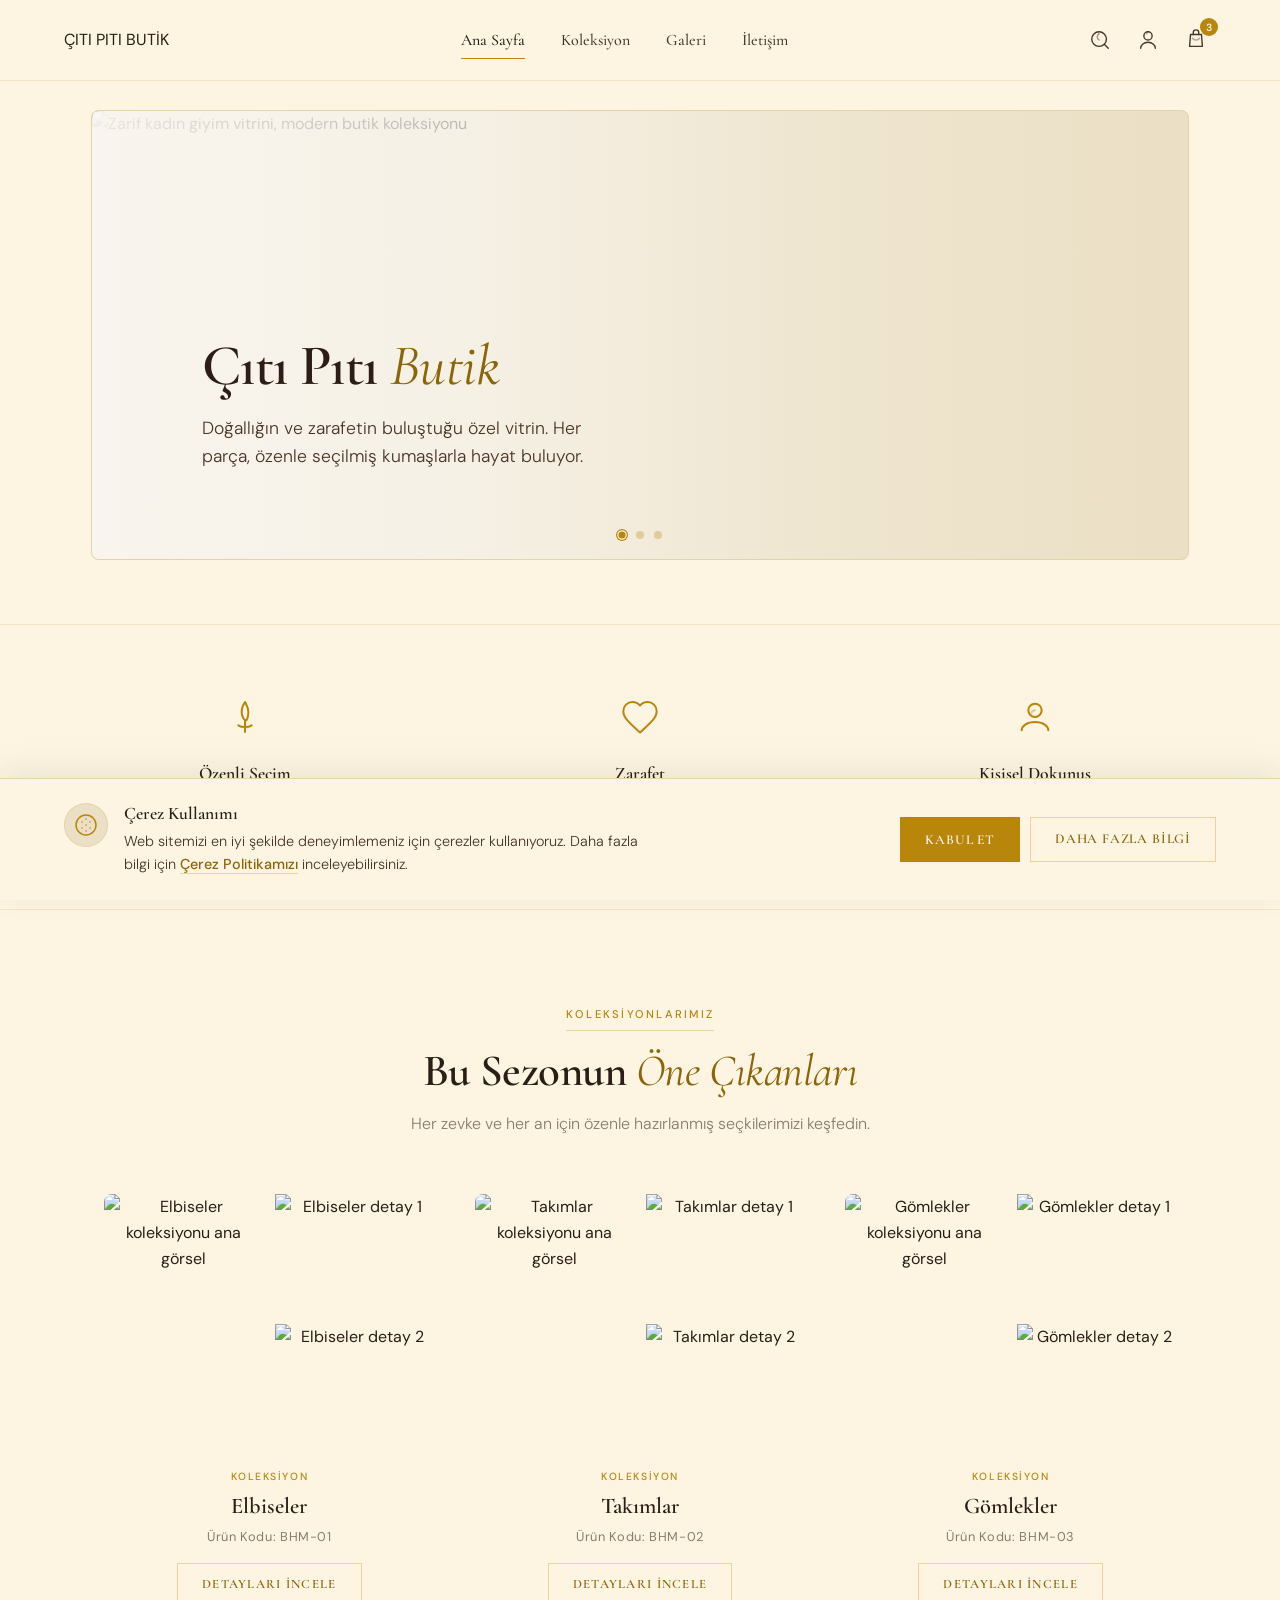
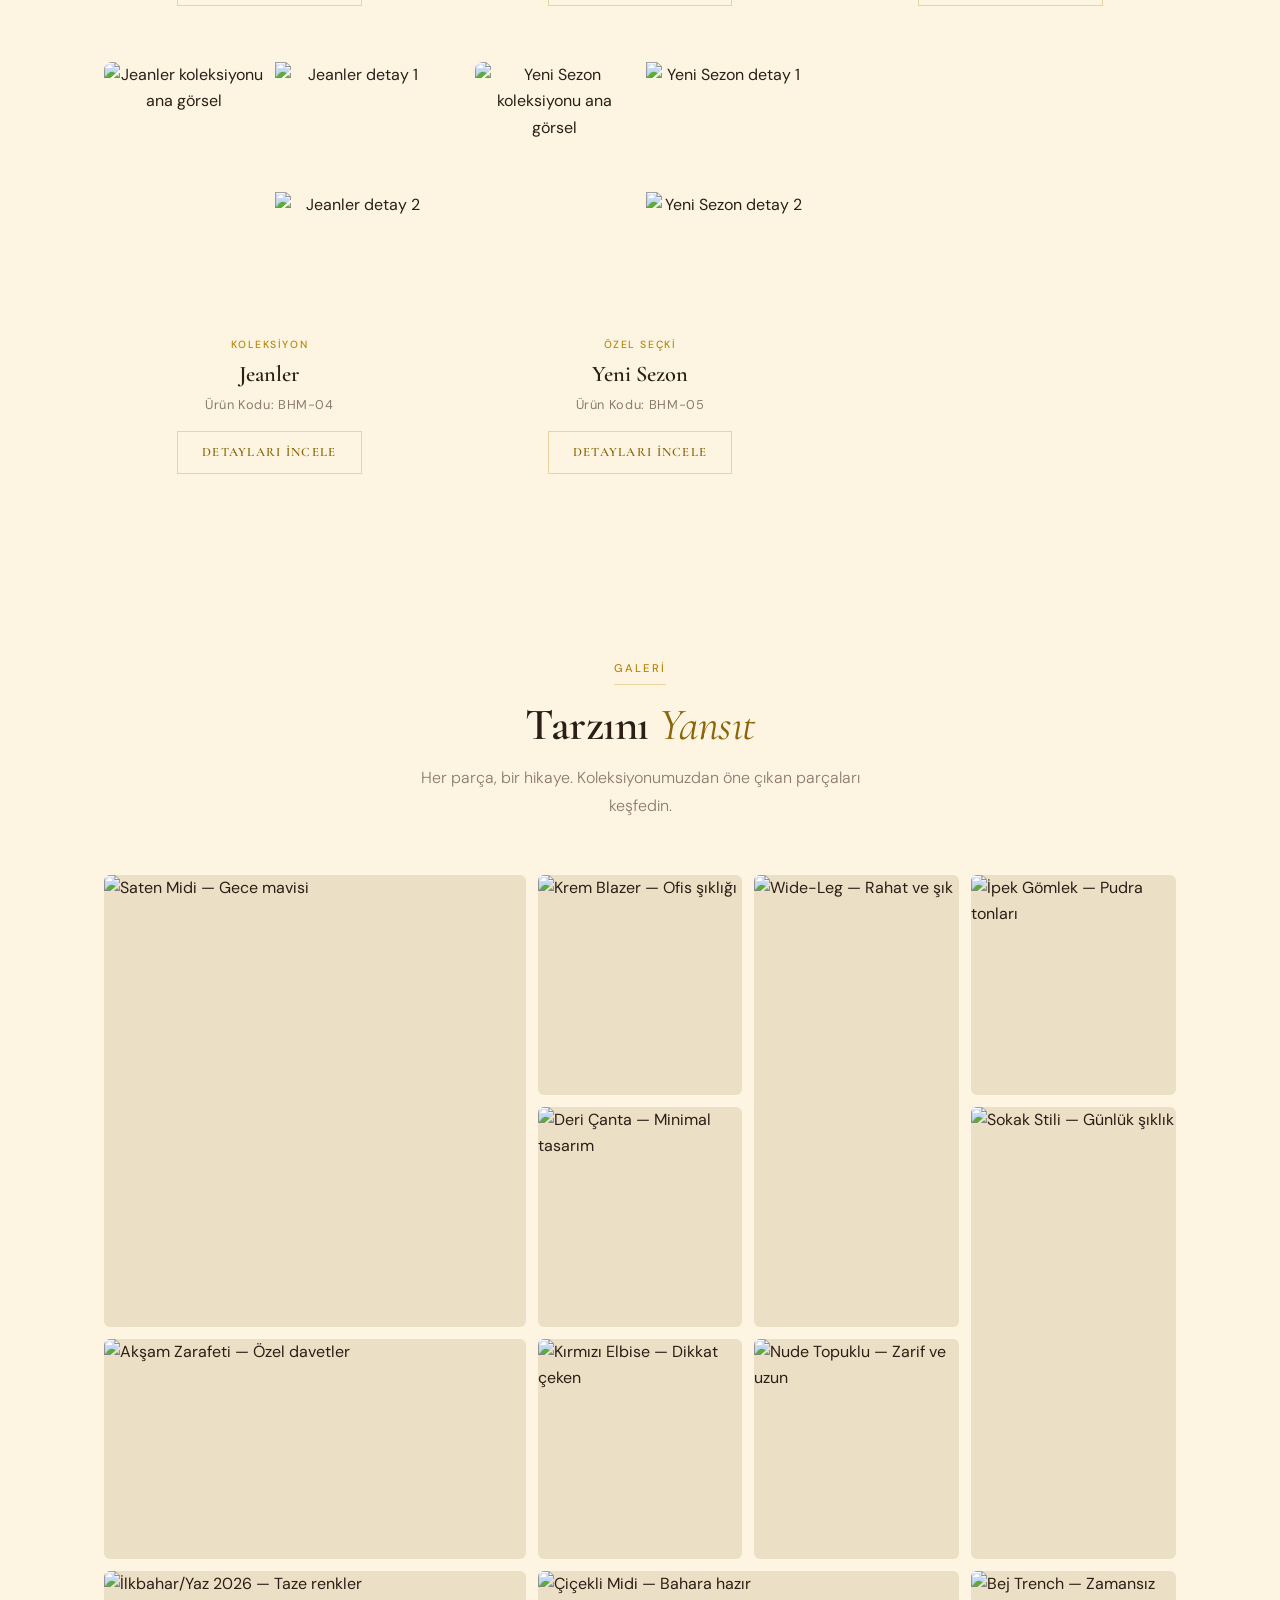
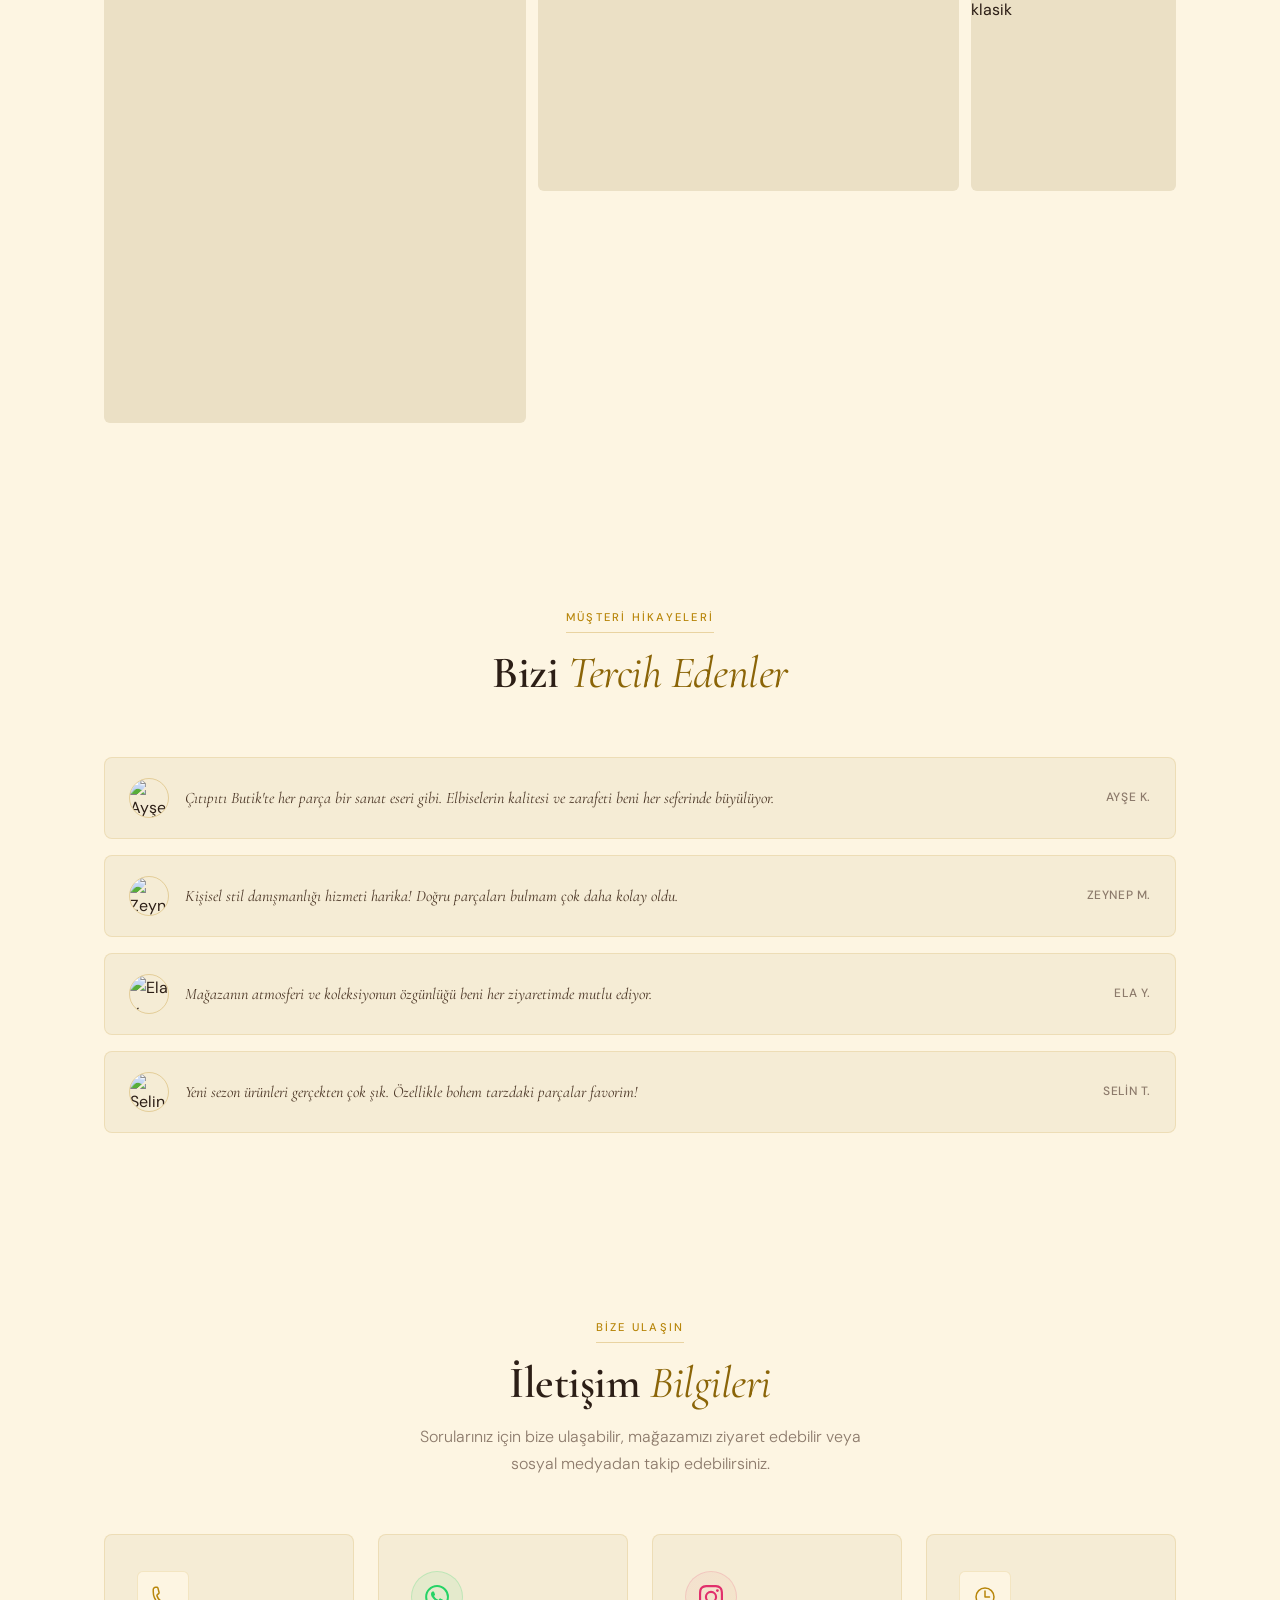
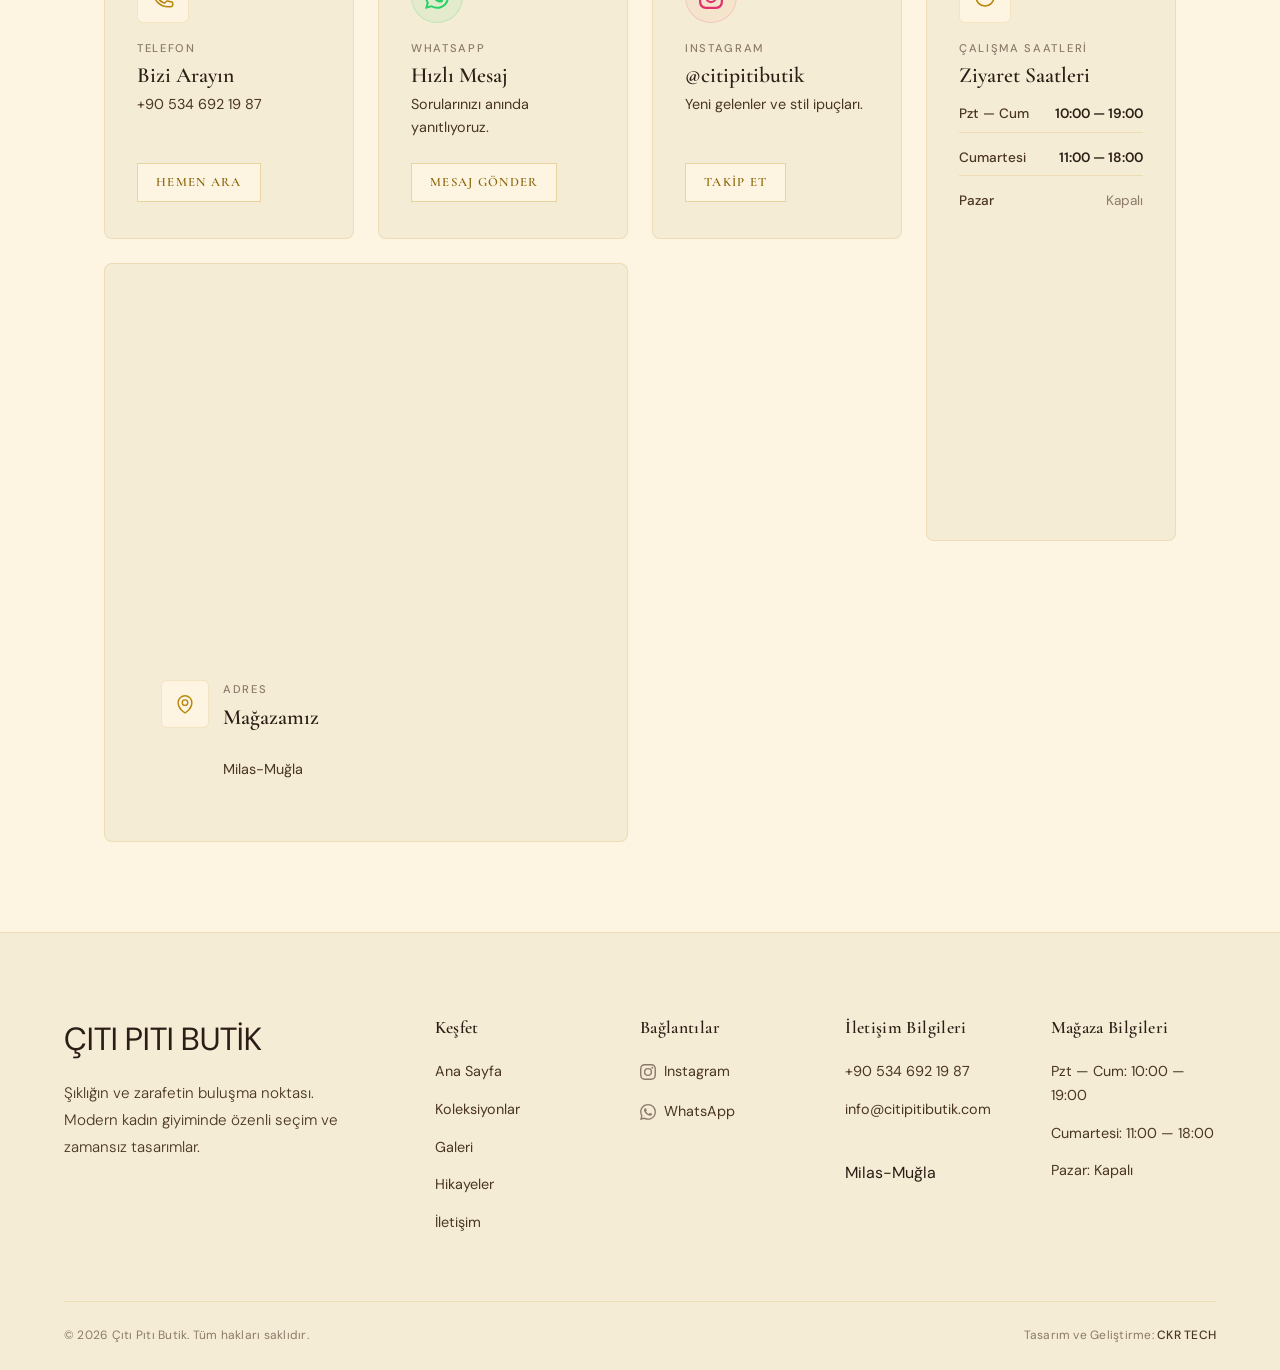
==== commit b7d34c5c: "Add files via upload" ====
--- a/index.html
+++ b/index.html
@@ -43,10 +43,10 @@
     "email": "info@citipitibutik.com",
     "address": {
       "@type": "PostalAddress",
-      "streetAddress": "Milas-Muğla",
-      "addressLocality": "Şişli",
-      "addressRegion": "İstanbul",
-      "postalCode": "34381",
+      "streetAddress": "Milas",
+      "addressLocality": "Milas",
+      "addressRegion": "Muğla",
+      "postalCode": "48200",
       "addressCountry": "TR"
     },
     "geo": {
@@ -76,7 +76,7 @@
     "founder": { "@type": "Person", "name": "Çıtıpıtı Butik" }
   }
   </script>
-<base target="_blank">
+
 </head>
 <body>
 
@@ -84,7 +84,7 @@
   <header class="header" id="header">
     <div class="header-inner">
       <a href="/" class="logo" aria-label="Çıtıpıtı Butik Ana Sayfaya Dön">
-        <a href="/" class="logo">ÇITI PITI BUTİK</a>
+        ÇITI PITI BUTİK
       </a>
       <nav class="nav-desktop" aria-label="Ana navigasyon">
         <a href="#hero">Ana Sayfa</a>
@@ -280,7 +280,7 @@
         <div class="cc-content">
           <span class="cc-label">Telefon</span>
           <h3 class="cc-title">Bizi Arayın</h3>
-          <p class="cc-detail"><a href="tel:+905346921987">+90 534 692 19 87</a></p>
+          <p class="cc-detail">+90 534 692 19 87</p>
         </div>
         <div class="cc-action">
           <a href="tel:+905346921987" class="cc-btn">Hemen Ara</a>
@@ -337,7 +337,7 @@
       </div>
 
       <div class="contact-card map-card">
-        <iframe src="https://www.google.com/maps/embed?pb=!1m18!1m12!1m3!1d3008.1234567890123!2d28.9876!3d41.0489!2m3!1f0!2f0!3f0!3m2!1i1024!2i768!4f13.1!3m3!1m2!1s0x0%3A0x0!2zNDHCsDAyJzU2LjAiTiAyOMKwNTknMTUuNCJF!5e0!3m2!1str!2str!4v1234567890123!5m2!1str!2str" width="100%" height="100%" style="border:0;" allowfullscreen="" loading="lazy" referrerpolicy="no-referrer-when-downgrade" title="Çıtıpıtı Butik mağaza konumu haritası"></iframe>
+        <iframe src="https://www.google.com/maps/embed?pb=!1m18!1m12!1m3!1d3128.6!2d27.7839!3d37.3119!2m3!1f0!2f0!3f0!3m2!1i1024!2i768!4f13.1!3m3!1m2!1s0x0%3A0x0!2zMzfCsDE4JzQyLjgiTiAyN8KwNDcnMDIuMCJF!5e0!3m2!1str!2str!4v1234567890123!5m2!1str!2str" width="100%" height="100%" style="border:0;" allowfullscreen="" loading="lazy" referrerpolicy="no-referrer-when-downgrade" title="Çıtıpıtı Butik mağaza konumu haritası"></iframe>
         <div class="map-info">
           <div class="cc-icon-wrap" style="width:48px;height:48px;flex-shrink:0;">
             <svg class="cc-icon" style="width:22px;height:22px;" viewBox="0 0 24 24" fill="none" stroke="currentColor" stroke-width="1.5" aria-hidden="true">
@@ -362,7 +362,7 @@
     <div class="footer-main">
       <div class="footer-brand">
         <a href="/" class="footer-logo" aria-label="Çıtıpıtı Butik Ana Sayfaya Dön">
-          <a href="/" class="logo">ÇITI PITI BUTİK</a>
+          ÇITI PITI BUTİK
         </a>
         <p class="footer-desc">Şıklığın ve zarafetin buluşma noktası. Modern kadın giyiminde özenli seçim ve zamansız tasarımlar.</p>
       </div>
@@ -394,7 +394,7 @@
         </ul>
       </div>
       <div class="footer-contact-info">
-        <h3 class="footer-nav-title">Kontakt Info</h3>
+        <h3 class="footer-nav-title">İletişim Bilgileri</h3>
         <ul>
           <li><a href="tel:+905346921987">+90 534 692 19 87</a></li>
           <li><a href="mailto:info@citipitibutik.com">info@citipitibutik.com</a></li>
@@ -416,6 +416,28 @@
     </div>
   </footer>
 
+
+  <!-- COOKIE CONSENT BANNER -->
+  <div class="cookie-banner" id="cookie-banner" role="dialog" aria-label="Çerez onay bildirimi" aria-hidden="true">
+    <div class="cookie-inner">
+      <div class="cookie-content">
+        <div class="cookie-icon" aria-hidden="true">
+          <svg viewBox="0 0 24 24" fill="none" stroke="currentColor" stroke-width="1.5" width="24" height="24">
+            <path stroke-linecap="round" stroke-linejoin="round" d="M12 2a10 10 0 100 20 10 10 0 000-20z"/>
+            <path stroke-linecap="round" stroke-linejoin="round" d="M12 6v.01M12 12v.01M12 18v.01M8 9v.01M16 9v.01M8 15v.01M16 15v.01"/>
+          </svg>
+        </div>
+        <div class="cookie-text">
+          <p class="cookie-title">Çerez Kullanımı</p>
+          <p class="cookie-desc">Web sitemizi en iyi şekilde deneyimlemeniz için çerezler kullanıyoruz. Daha fazla bilgi için <a href="kvkk/index.html#cerez" class="cookie-link">Çerez Politikamızı</a> inceleyebilirsiniz.</p>
+        </div>
+      </div>
+      <div class="cookie-actions">
+        <button class="cookie-btn cookie-btn-primary" id="cookie-accept" type="button">Kabul Et</button>
+        <a href="kvkk/index.html#cerez" class="cookie-btn cookie-btn-secondary">Daha Fazla Bilgi</a>
+      </div>
+    </div>
+  </div>
   <script src="script.js" defer></script>
 </body>
 </html>
--- a/style.css
+++ b/style.css
@@ -131,6 +131,7 @@
 .delay-3 { transition-delay: 0.3s; }
 .delay-4 { transition-delay: 0.4s; }
 .delay-5 { transition-delay: 0.5s; }
+.delay-6 { transition-delay: 0.6s; }
 
 @keyframes fadeInUp {
   from { opacity: 0; transform: translateY(24px); }
@@ -185,14 +186,7 @@
   opacity: 0.85;
   transform: scale(1.02); /* Üzerine gelince çok hafif, zarifçe büyüsün */
 }
-.logo-img-footer {
-  width: auto;
-  height: 70px;          /* Footer'da logo bir tık daha büyük durabilir */
-  max-width: 250px;
-  object-fit: contain;
-  filter: grayscale(100%) brightness(30%) sepia(100%) hue-rotate(30deg) saturate(300%) contrast(0.8); 
-  /* (İsteğe bağlı): Eğer logon renkliyse ve footer'da tek renk/kahve tonunda durmasını istersen bu CSS filtresini kullanabilirsin. Renkli kalsın dersen 'filter' satırını silebilirsin. */
-}
+
 
 /* Desktop Nav */
 .nav-desktop { display: none; }
@@ -1354,7 +1348,6 @@
 .footer-credit a {
   color: var(--ink-soft);
   font-weight: 500;
-  transition: color 0.3s var(--ease-smooth);
   border-bottom: 1px solid transparent;
   transition: color 0.3s var(--ease-smooth), border-color 0.3s var(--ease-smooth);
 }
@@ -1491,4 +1484,280 @@
     outline: 3px solid #000;
     outline-offset: 4px;
   }
+}
+
+
+/* ============================================
+   COOKIE CONSENT BANNER
+   ============================================ */
+.cookie-banner {
+  position: fixed;
+  bottom: 0;
+  left: 0;
+  right: 0;
+  z-index: 999;
+  background: var(--paper);
+  border-top: 1px solid var(--border-warm);
+  padding: 20px 5%;
+  transform: translateY(120%);
+  transition: transform 0.5s var(--ease-smooth), opacity 0.4s var(--ease-smooth);
+  opacity: 0;
+  box-shadow: 0 -8px 32px rgba(44, 30, 22, 0.08);
+}
+.cookie-banner.active {
+  transform: translateY(0);
+  opacity: 1;
+}
+.cookie-banner[aria-hidden="false"] {
+  transform: translateY(0);
+  opacity: 1;
+}
+
+.cookie-inner {
+  max-width: var(--container-max);
+  margin: 0 auto;
+  display: flex;
+  flex-direction: column;
+  gap: 16px;
+  align-items: flex-start;
+}
+
+.cookie-content {
+  display: flex;
+  gap: 16px;
+  align-items: flex-start;
+}
+
+.cookie-icon {
+  flex-shrink: 0;
+  width: 44px;
+  height: 44px;
+  border-radius: 50%;
+  background: var(--paper-dark);
+  border: 1px solid var(--border-light);
+  display: grid;
+  place-items: center;
+  color: var(--accent);
+}
+
+.cookie-text {
+  display: flex;
+  flex-direction: column;
+  gap: 4px;
+}
+
+.cookie-title {
+  font-family: var(--font-serif);
+  font-size: 1.1rem;
+  font-weight: 600;
+  color: var(--ink);
+  line-height: 1.3;
+}
+
+.cookie-desc {
+  font-size: 0.85rem;
+  color: var(--ink-soft);
+  line-height: 1.6;
+  font-weight: 300;
+  max-width: 520px;
+}
+
+.cookie-link {
+  color: var(--accent-dark);
+  font-weight: 500;
+  border-bottom: 1px solid var(--border-warm);
+  transition: color 0.3s var(--ease-smooth), border-color 0.3s var(--ease-smooth);
+}
+.cookie-link:hover {
+  color: var(--ink);
+  border-color: var(--accent);
+}
+
+.cookie-actions {
+  display: flex;
+  gap: 10px;
+  flex-wrap: wrap;
+  width: 100%;
+}
+
+.cookie-btn {
+  display: inline-flex;
+  align-items: center;
+  justify-content: center;
+  font-family: var(--font-serif);
+  font-size: 0.85rem;
+  font-weight: 600;
+  letter-spacing: 0.06em;
+  text-transform: uppercase;
+  padding: 10px 24px;
+  border-radius: 0;
+  transition: background 0.3s var(--ease-smooth), color 0.3s var(--ease-smooth), border-color 0.3s var(--ease-smooth), transform 0.2s var(--ease-smooth);
+  cursor: pointer;
+  text-align: center;
+  border: 1px solid var(--accent);
+}
+
+.cookie-btn-primary {
+  background: var(--accent);
+  color: var(--paper);
+  border-color: var(--accent);
+}
+.cookie-btn-primary:hover {
+  background: var(--accent-dark);
+  border-color: var(--accent-dark);
+  transform: translateY(-1px);
+}
+.cookie-btn-primary:active {
+  transform: translateY(0);
+}
+
+.cookie-btn-secondary {
+  background: transparent;
+  color: var(--accent-dark);
+  border-color: var(--border-warm);
+}
+.cookie-btn-secondary:hover {
+  border-color: var(--accent);
+  color: var(--ink);
+  background: var(--paper-dark);
+  transform: translateY(-1px);
+}
+
+@media (min-width: 768px) {
+  .cookie-banner {
+    padding: 24px 5%;
+  }
+  .cookie-inner {
+    flex-direction: row;
+    align-items: center;
+    justify-content: space-between;
+    gap: 24px;
+  }
+  .cookie-actions {
+    width: auto;
+    flex-shrink: 0;
+  }
+  .cookie-desc {
+    font-size: 0.9rem;
+  }
+}
+
+/* ============================================
+   LEGAL PAGE STYLES (KVKK / Privacy / Cookie)
+   ============================================ */
+.legal-section {
+  padding: 64px 5%;
+  max-width: none;
+  background: var(--paper);
+}
+.legal-section.alt-bg {
+  background: var(--paper-warm);
+  border-top: 1px solid var(--border-light);
+  border-bottom: 1px solid var(--border-light);
+}
+
+.legal-inner {
+  max-width: 800px;
+  margin: 0 auto;
+}
+
+.legal-title {
+  font-family: var(--font-serif);
+  font-size: clamp(1.6rem, 3.5vw, 2.2rem);
+  font-weight: 600;
+  color: var(--ink);
+  margin-bottom: 32px;
+  line-height: 1.2;
+  letter-spacing: -0.01em;
+}
+.legal-title em {
+  font-style: italic;
+  font-weight: 400;
+  color: var(--accent-dark);
+}
+
+.legal-content {
+  display: flex;
+  flex-direction: column;
+  gap: 24px;
+}
+
+.legal-content h3 {
+  font-family: var(--font-serif);
+  font-size: 1.15rem;
+  font-weight: 600;
+  color: var(--ink);
+  margin-top: 8px;
+  margin-bottom: 4px;
+  line-height: 1.3;
+}
+
+.legal-content h4 {
+  font-family: var(--font-sans);
+  font-size: 0.95rem;
+  font-weight: 600;
+  color: var(--ink-soft);
+  margin-top: 4px;
+  margin-bottom: 4px;
+}
+
+.legal-content p {
+  font-size: 0.95rem;
+  color: var(--ink-soft);
+  line-height: 1.75;
+  font-weight: 300;
+}
+
+.legal-content p strong {
+  color: var(--ink);
+  font-weight: 500;
+}
+
+.legal-list {
+  list-style: disc;
+  padding-left: 24px;
+  display: flex;
+  flex-direction: column;
+  gap: 8px;
+}
+.legal-list li {
+  font-size: 0.95rem;
+  color: var(--ink-soft);
+  line-height: 1.7;
+  font-weight: 300;
+}
+.legal-list li strong {
+  color: var(--ink);
+  font-weight: 500;
+}
+
+.legal-content a {
+  color: var(--accent-dark);
+  font-weight: 500;
+  border-bottom: 1px solid var(--border-warm);
+  transition: color 0.3s var(--ease-smooth), border-color 0.3s var(--ease-smooth);
+}
+.legal-content a:hover {
+  color: var(--ink);
+  border-color: var(--accent);
+}
+
+.legal-date {
+  margin-top: 16px;
+  padding-top: 16px;
+  border-top: 1px solid var(--border-light);
+  font-size: 0.85rem;
+  color: var(--ink-muted);
+}
+
+@media (min-width: 768px) {
+  .legal-section {
+    padding: 80px 5%;
+  }
+  .legal-content h3 {
+    font-size: 1.25rem;
+  }
+  .legal-list {
+    padding-left: 28px;
+  }
 }
